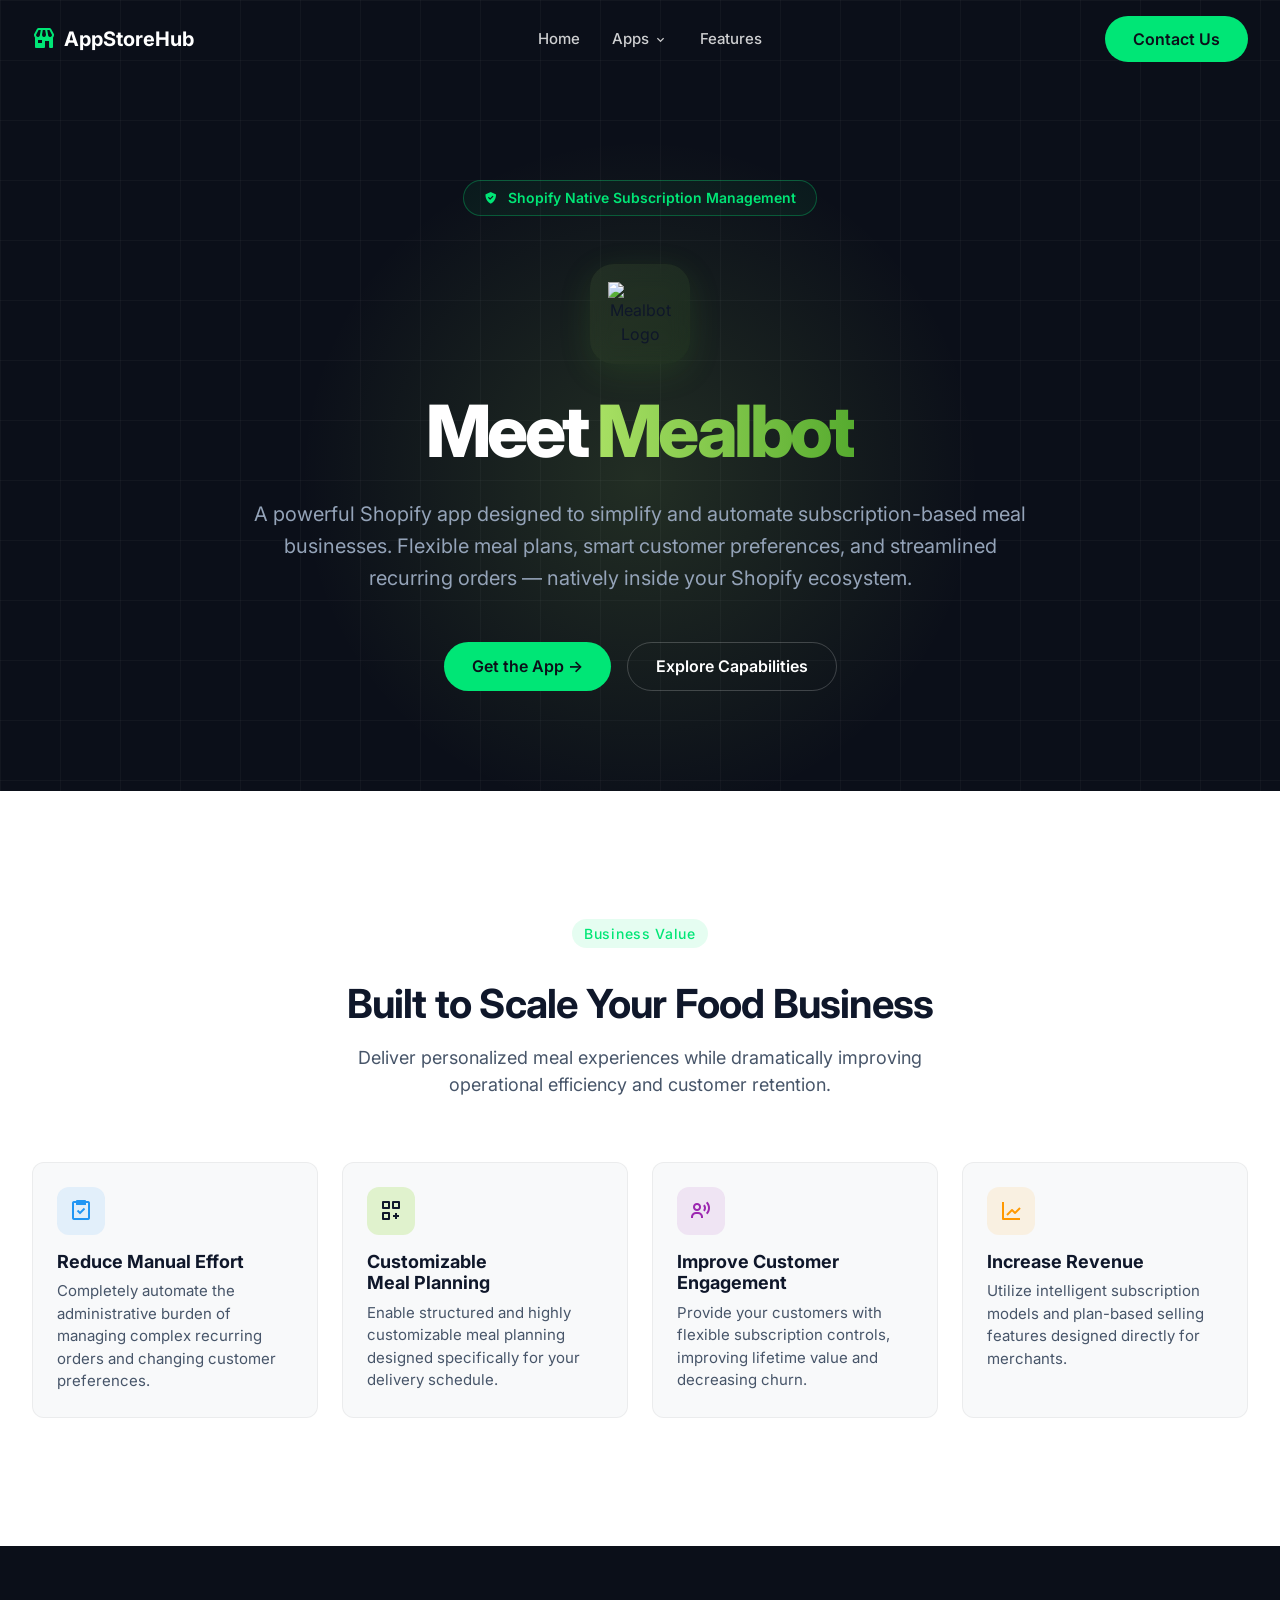
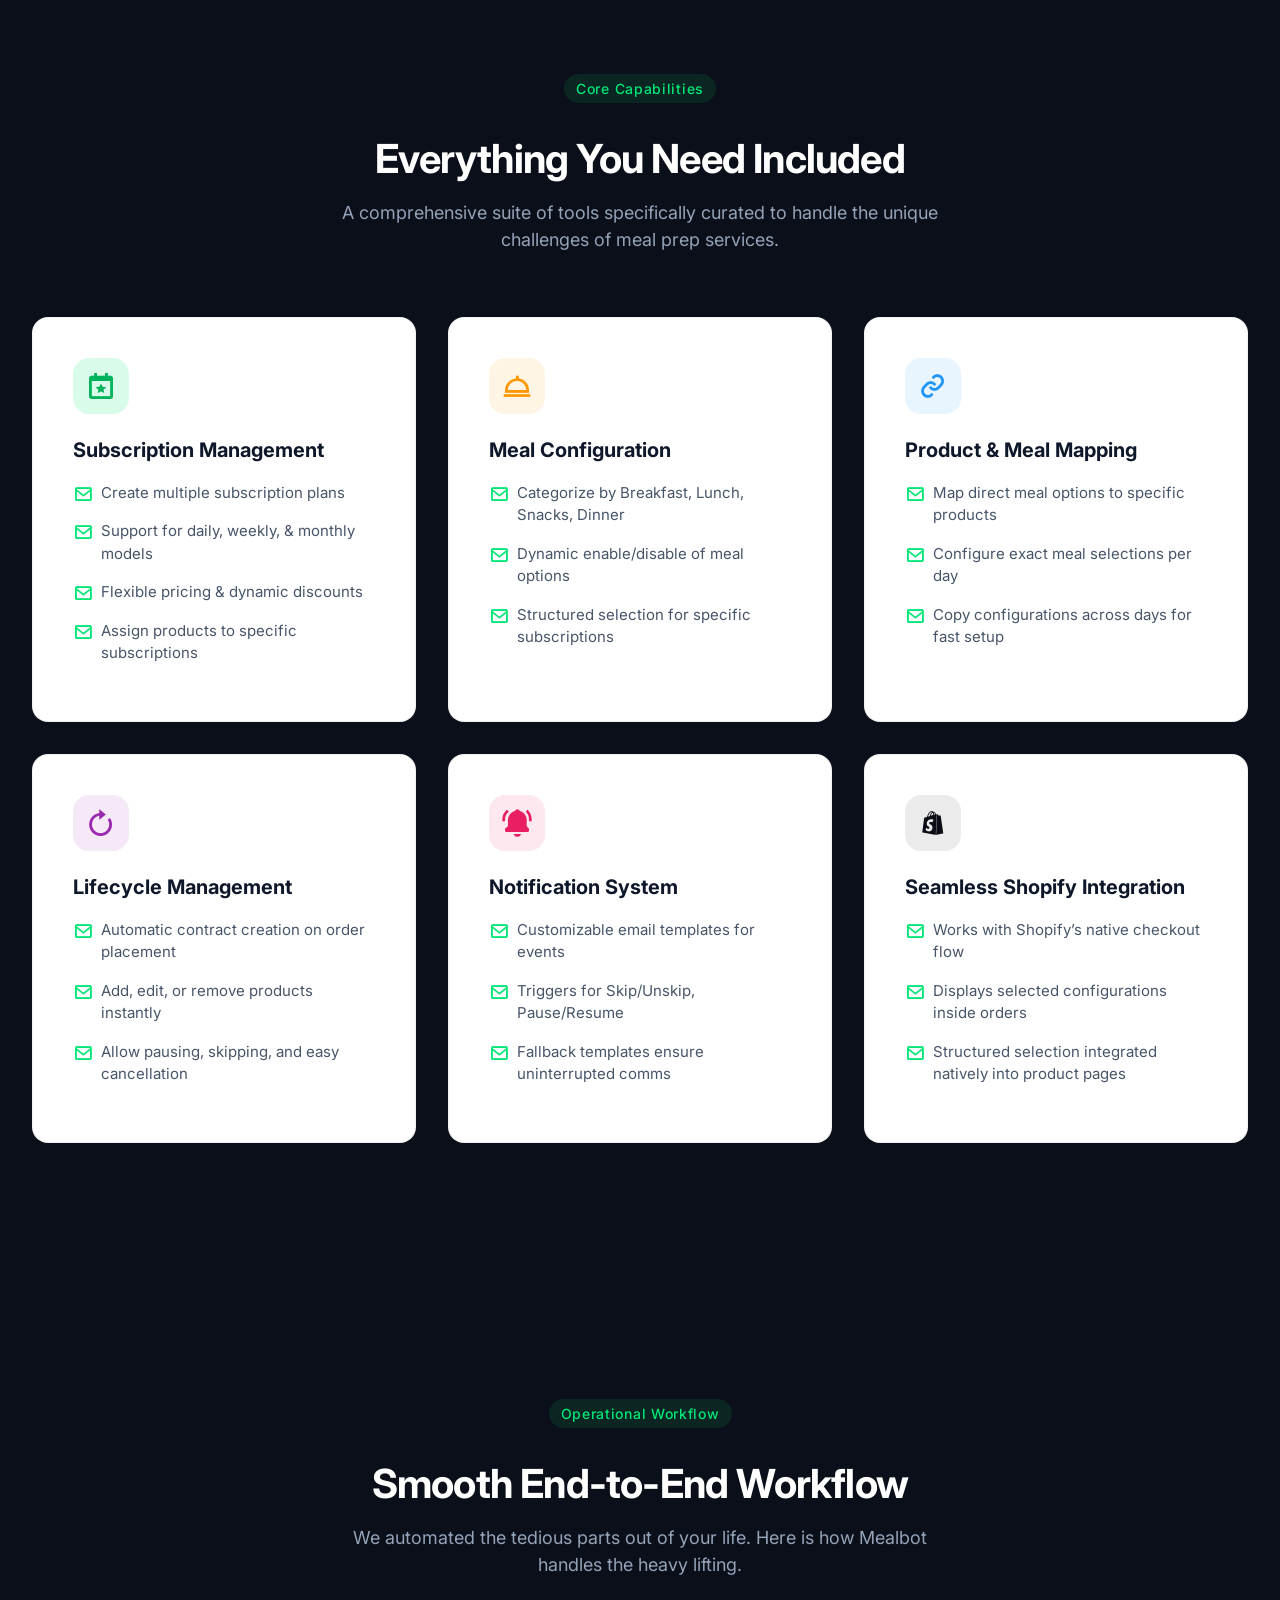
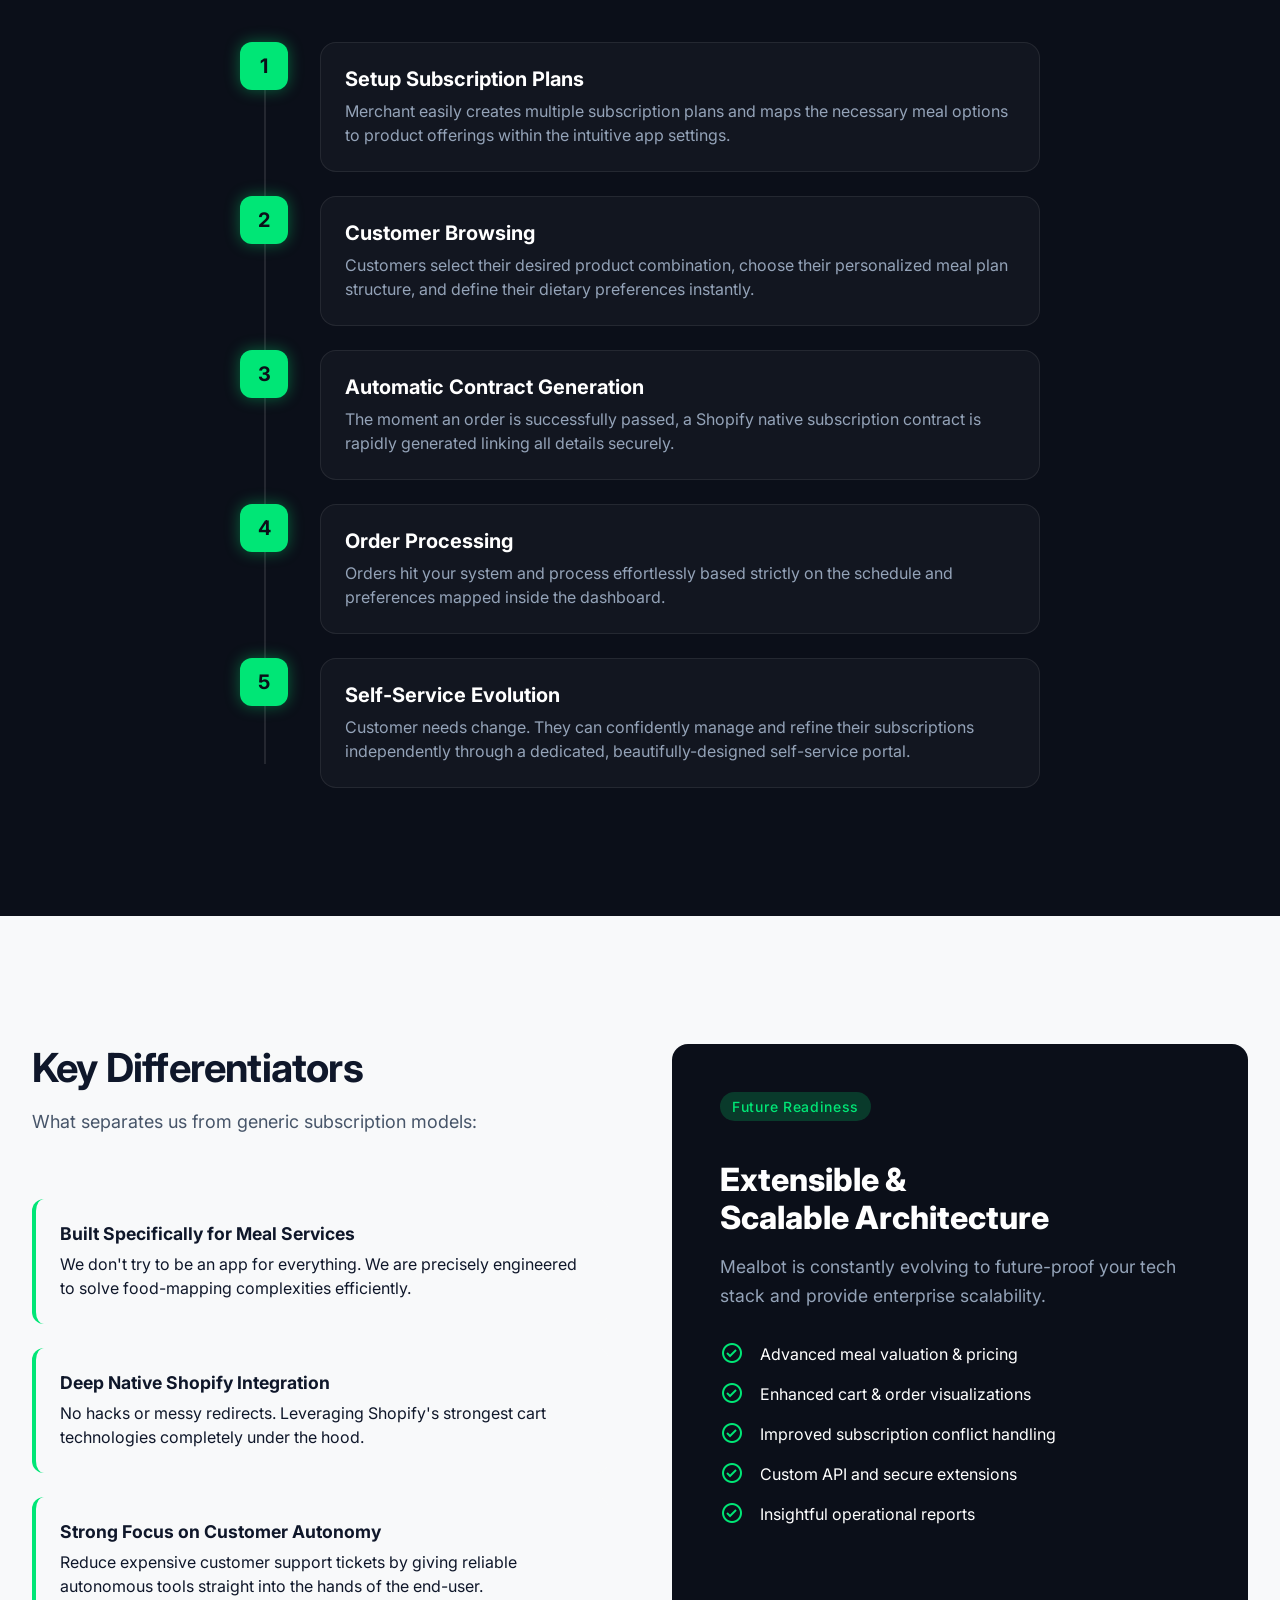
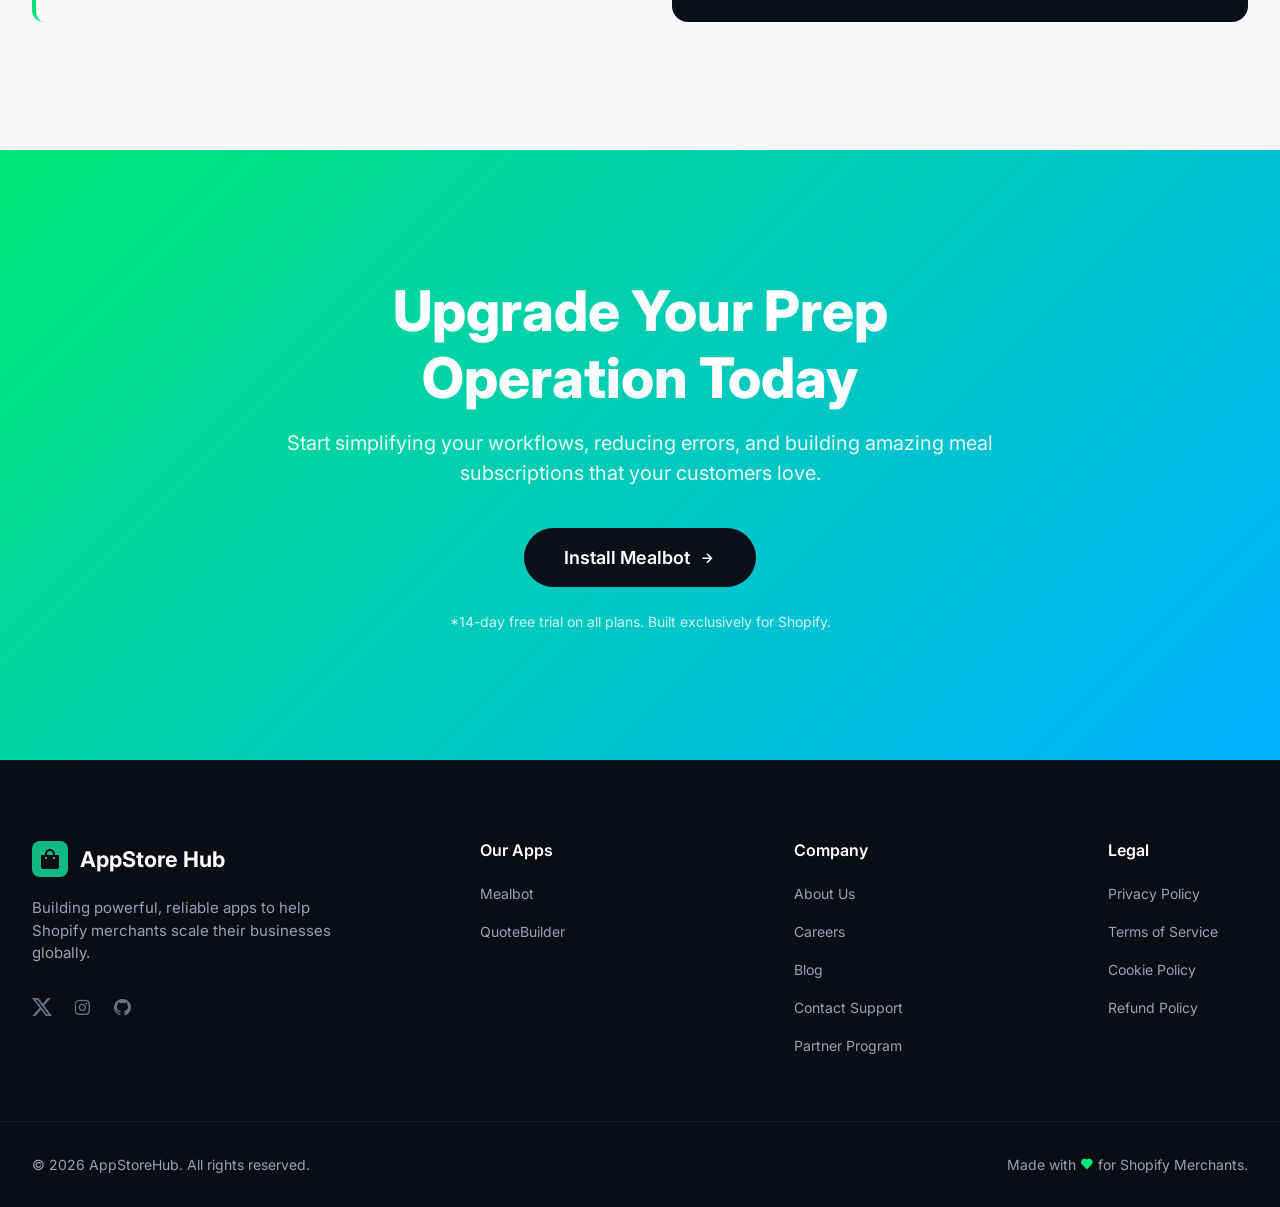
==== mealbot.html @ e5387b2d "initial commit" ====
<!DOCTYPE html>
<html lang="en">

<head>
    <meta charset="UTF-8">
    <meta name="viewport" content="width=device-width, initial-scale=1.0">
    <title>Mealbot - Shopify Subscription & Meal Management App</title>
    <!-- Google Fonts -->
    <link rel="preconnect" href="https://fonts.googleapis.com">
    <link rel="preconnect" href="https://fonts.gstatic.com" crossorigin>
    <link href="https://fonts.googleapis.com/css2?family=Inter:wght@400;500;600;700;800&display=swap" rel="stylesheet">
    <!-- BoxIcons for icons -->
    <link href='https://unpkg.com/boxicons@2.1.4/css/boxicons.min.css' rel='stylesheet'>
    <!-- LESS Styles -->
    <link rel="stylesheet" type="text/css" href="./css/styles.css" />
</head>

<body>
    <!-- Navbar -->
    <header>
        <nav class="navbar">
            <div class="container nav-container">
                <a href="index.html" class="logo">
                    <i class='bx bxs-store'></i>
                    <span>AppStoreHub</span>
                </a>
                <ul class="nav-links">
                    <li><a href="index.html">Home</a></li>
                    <li class="has-submenu">
                        <a href="index.html#featured-apps">Apps <i class='bx bx-chevron-down'></i></a>
                        <div class="submenu">
                            <div class="submenu-inner">
                                <a href="mealbot.html" class="submenu-item">
                                    <div class="submenu-icon icon-green"> <svg width="24" height="24"
                                            viewBox="0 0 24 23" fill="none" xmlns="http://www.w3.org/2000/svg">
                                            <rect width="24" height="22.38" rx="3" fill="url(#paint0_linear_110_2)" />
                                            <path
                                                d="M20.2314 11.3485C20.2314 13.5316 19.3641 15.6253 17.8205 17.169C16.2768 18.7127 14.1831 19.5799 12 19.5799C9.81693 19.5799 7.72326 18.7127 6.17958 17.169C4.63591 15.6253 3.76868 13.5316 3.76868 11.3485L5.00662 11.3485C5.00662 13.2033 5.74342 14.9821 7.05494 16.2936C8.36646 17.6051 10.1453 18.3419 12 18.3419C13.8548 18.3419 15.6336 17.6051 16.9451 16.2936C18.2566 14.9821 18.9934 13.2033 18.9934 11.3485L20.2314 11.3485Z"
                                                fill="#433131" />
                                            <path
                                                d="M3.862 11.3486L10.9174 11.3486L10.8698 12.5432L3.862 12.5332V11.3486Z"
                                                fill="#433131" />
                                            <path d="M17.5436 11.3486H20.1194L20.102 12.5432L17.5436 12.5332V11.3486Z"
                                                fill="#433131" />
                                            <path
                                                d="M9.57647 16.2548L15.1077 10.8539L15.1728 11.4644L15.7578 11.4016L11.9385 15.0972L16.2085 12.7424L16.1871 13.2078L16.6807 13.3974L10.2218 16.9794M14.313 11.6251L14.3241 12.2112L15.017 12.0647M15.4849 13.1788L15.2495 13.6677L15.9684 13.7657"
                                                stroke="#523C3C" stroke-width="0.4" />
                                            <path
                                                d="M18.0632 2.8186C18.1563 2.82404 18.2443 2.86308 18.3102 2.92896C18.3761 2.99482 18.4152 3.08306 18.4206 3.17603C18.5609 5.56438 17.8593 7.49621 16.5378 8.38696C16.4952 8.41569 16.4518 8.44343 16.4079 8.46997C15.9509 8.74748 15.4261 8.89351 14.8913 8.89185C14.3381 8.88496 13.7938 8.7484 13.3034 8.49243H13.3024L13.1677 8.67505C12.8734 9.11263 12.715 9.62979 12.7165 10.1604V11.5647C12.7165 11.6654 12.6764 11.762 12.6052 11.8333C12.5339 11.9044 12.4374 11.9445 12.3366 11.9446C12.2357 11.9446 12.1384 11.9045 12.0671 11.8333C11.9959 11.762 11.9557 11.6654 11.9557 11.5647V10.1985L10.7634 9.00708L10.7643 9.0061L10.7624 9.00708C10.413 9.17998 10.0292 9.27275 9.63934 9.27759C9.23772 9.27756 8.84337 9.16651 8.50067 8.95728C7.46237 8.32859 6.90511 6.87715 7.01141 5.07544C7.01694 4.98258 7.0569 4.89513 7.12274 4.82935C7.18858 4.76363 7.27594 4.72353 7.36884 4.71802C9.17234 4.61228 10.6254 5.16887 11.2546 6.2063C11.6605 6.8793 11.6747 7.68968 11.3024 8.46704H11.3005L11.3024 8.46899L12.0778 9.24731L12.0798 9.24634C12.2095 8.7742 12.4403 8.33603 12.7556 7.96118L12.7565 7.96216L12.7556 7.96021C12.2017 6.88496 12.2002 5.7574 12.7624 4.82935C13.0817 4.30279 13.5605 3.86826 14.1638 3.53833C14.2642 3.48337 14.368 3.43117 14.4753 3.38208C15.441 2.94006 16.6751 2.73822 18.0632 2.8186ZM10.7184 7.88306C10.8694 7.4257 10.8324 6.98166 10.6013 6.60083C10.1579 5.86982 9.10879 5.45463 7.75848 5.46606V5.40845L7.75751 5.46704C7.7475 6.81598 8.16165 7.86394 8.89325 8.30688C9.27528 8.53799 9.72016 8.57639 10.1784 8.42505V8.42212L9.01532 7.26001C8.94706 7.18815 8.90956 7.09247 8.91083 6.99341C8.91213 6.89436 8.95206 6.7998 9.02216 6.72974C9.09233 6.65963 9.18758 6.61968 9.2868 6.61841C9.38587 6.61726 9.48157 6.65472 9.55341 6.7229L10.7175 7.88599V7.88501L10.7184 7.88306ZM17.6755 3.56177C15.7832 3.51758 14.279 4.05166 13.5505 5.02173C13.5019 5.08636 13.4572 5.15346 13.4157 5.22192L13.3464 5.34204C13.0239 5.95322 13.0177 6.65843 13.32 7.37329H13.321L15.8815 4.8186C15.9535 4.75032 16.0499 4.71284 16.1491 4.71411C16.2482 4.71542 16.3427 4.75552 16.4128 4.82544C16.4829 4.89545 16.5227 4.99012 16.5241 5.08911C16.5254 5.1882 16.4879 5.28385 16.4196 5.35571L13.86 7.91431L13.862 7.91626H13.86C14.5753 8.21683 15.2803 8.20924 15.8923 7.88892C15.9332 7.86749 15.9743 7.84479 16.0143 7.82056C17.1122 7.15613 17.7222 5.57868 17.6765 3.56274H17.696L17.6755 3.56177Z"
                                                fill="#433131" stroke="white" stroke-width="0.00185804" />
                                            <defs>
                                                <linearGradient id="paint0_linear_110_2" x1="2.01" y1="-4.6413e-07"
                                                    x2="20.3461" y2="23.0435" gradientUnits="userSpaceOnUse">
                                                    <stop stop-color="#A8E063" />
                                                    <stop offset="1" stop-color="#56AB2F" />
                                                </linearGradient>
                                            </defs>
                                        </svg></div>
                                    <div class="submenu-text">
                                        <h4>Mealbot</h4>
                                        <p>AI-powered meal planning</p>
                                    </div>
                                </a>
                                <a href="quotebuilder.html" class="submenu-item">
                                    <div class="submenu-icon icon-black"> <svg width="24" height="24"
                                            viewBox="0 0 24 24" fill="none" xmlns="http://www.w3.org/2000/svg">
                                            <rect width="24" height="24" rx="3" fill="url(#paint0_linear_111_9)" />
                                            <path d="M18.9796 19.23L15.3096 17.9L17.8296 15.74L18.9796 19.23Z"
                                                fill="#FFFEFE" />
                                            <path
                                                d="M12 5.48631C15.7248 5.48631 18.71 8.42131 18.71 12C18.71 15.5787 15.7248 18.5137 12 18.5137C8.27521 18.5136 5.29004 15.5787 5.29004 12C5.29005 8.42132 8.27521 5.48633 12 5.48631Z"
                                                stroke="white" stroke-width="1.5" />
                                            <defs>
                                                <linearGradient id="paint0_linear_111_9" x1="12" y1="0" x2="12" y2="24"
                                                    gradientUnits="userSpaceOnUse">
                                                    <stop stop-color="#2C3338" />
                                                    <stop offset="0.35" stop-color="#3A4146" />
                                                    <stop offset="0.6" stop-color="#12181C" />
                                                    <stop offset="1" stop-color="#050708" />
                                                </linearGradient>
                                            </defs>
                                        </svg></div>
                                    <div class="submenu-text">
                                        <h4>QuoteBuilder</h4>
                                        <p>Custom quotes & discounts</p>
                                    </div>
                                </a>
                            </div>
                        </div>
                    </li>
                    <li><a href="index.html#why-choose-us">Features</a></li>
                </ul>
                <a href="#" class="btn btn-primary">Contact Us</a>
                <!-- Hamburger -->
                <button class="hamburger" id="hamburger" aria-label="Open menu">
                    <span></span><span></span><span></span>
                </button>
            </div>
            <!-- Mobile Drawer -->
            <div class="mobile-drawer" id="mobile-drawer">
                <a href="index.html" class="mobile-nav-link">Home</a>
                <a href="index.html#featured-apps" class="mobile-nav-link">Apps</a>
                <a href="index.html#why-choose-us" class="mobile-nav-link">Features</a>
                <a href="#" class="btn btn-primary mobile-cta">Contact Us</a>
            </div>
        </nav>
    </header>

    <main>
        <!-- Hero Section -->
        <section class="hero-mealbot">
            <div class="hero-mealbot-bg"></div>
            <div class="hero-mealbot-glow"></div>
            <div class="container hero-mealbot-content">
                <div class="badge-center">
                    <span class="badge"
                        style="display:inline-flex; align-items:center; gap:0.6rem; background: rgba(0, 230, 118, 0.05); border: 1px solid rgba(0, 230, 118, 0.3); color: #00e676; padding: 0.4rem 1.25rem; border-radius: 50px; font-size: 0.875rem; font-weight: 600; margin-bottom: 2rem;">
                        <i class='bx bxs-check-shield'></i> Shopify Native Subscription Management
                    </span>
                </div>

                <div style="display: flex; justify-content: center; margin-bottom: 1.5rem;">
                    <div
                        style="background: linear-gradient(135deg, rgba(168, 224, 99, 0.1) 0%, rgba(86, 171, 47, 0.1) 100%); padding: 18px; border-radius: 24px; box-shadow: 0 8px 32px rgba(86, 171, 47, 0.15); display: inline-flex; align-items: center; justify-content: center; backdrop-filter: blur(10px);">
                        <img src="./assets/img/meal_bot.svg" alt="Mealbot Logo"
                            style="width: 64px; height: 64px; display: block;">
                    </div>
                </div>

                <h1 class="hero-title">Meet <span
                        style="background: linear-gradient(90deg, #A8E063, #56AB2F); -webkit-background-clip: text; -webkit-text-fill-color: transparent;">Mealbot</span>
                </h1>
                <p class="hero-description">
                    A powerful Shopify app designed to simplify and automate subscription-based meal businesses.
                    Flexible meal plans, smart customer preferences, and streamlined recurring orders — natively inside
                    your Shopify ecosystem.
                </p>
                <div class="hero-buttons" style="display: flex; gap: 1rem; justify-content: center;">
                    <a href="#install" class="btn btn-primary">Get the App &rarr;</a>
                    <a href="#capabilities" class="btn btn-outline">Explore Capabilities</a>
                </div>
            </div>
        </section>

        <!-- Business Value Section -->
        <section class="why-choose-us">
            <div class="container">
                <div class="text-center badge-center"><span class="header-badge section-badge">Business Value</span>
                </div>
                <h2 class="section-title text-center">Built to Scale Your Food Business</h2>
                <p class="section-subtitle">Deliver personalized meal experiences while dramatically improving
                    operational efficiency and customer retention.</p>

                <div class="features-grid">
                    <div class="feature-card">
                        <div class="feature-icon icon-blue"><i class='bx bx-task'></i></div>
                        <h3 class="feature-title">Reduce Manual Effort</h3>
                        <p class="feature-description">Completely automate the administrative burden of managing complex
                            recurring orders and changing customer preferences.</p>
                    </div>
                    <div class="feature-card">
                        <div class="feature-icon icon-green"><i class='bx bx-customize'></i></div>
                        <h3 class="feature-title">Customizable Meal Planning</h3>
                        <p class="feature-description">Enable structured and highly customizable meal planning designed
                            specifically for your delivery schedule.</p>
                    </div>
                    <div class="feature-card">
                        <div class="feature-icon icon-purple"><i class='bx bx-user-voice'></i></div>
                        <h3 class="feature-title">Improve Customer Engagement</h3>
                        <p class="feature-description">Provide your customers with flexible subscription controls,
                            improving lifetime value and decreasing churn.</p>
                    </div>
                    <div class="feature-card">
                        <div class="feature-icon icon-orange"><i class='bx bx-line-chart'></i></div>
                        <h3 class="feature-title">Increase Revenue</h3>
                        <p class="feature-description">Utilize intelligent subscription models and plan-based selling
                            features designed directly for merchants.</p>
                    </div>
                </div>
            </div>
        </section>

        <!-- Core Capabilities -->
        <section class="featured-apps section-dark" id="capabilities">
            <div class="container">
                <div class="text-center badge-center"><span class="header-badge section-badge">Core Capabilities</span>
                </div>
                <h2 class="section-title text-center">Everything You Need Included</h2>
                <p class="section-subtitle">A comprehensive suite of tools specifically curated to handle the unique
                    challenges of meal prep services.</p>

                <div class="capability-grid">
                    <!-- Capability 1 -->
                    <div class="capability-card">
                        <div class="capability-icon icon-cap-green"><i class='bx bx-calendar-star'></i></div>
                        <h3>Subscription Management</h3>
                        <ul>
                            <li>Create multiple subscription plans</li>
                            <li>Support for daily, weekly, & monthly models</li>
                            <li>Flexible pricing & dynamic discounts</li>
                            <li>Assign products to specific subscriptions</li>
                        </ul>
                    </div>
                    <!-- Capability 2 -->
                    <div class="capability-card">
                        <div class="capability-icon icon-orange"><i class='bx bx-dish'></i></div>
                        <h3>Meal Configuration</h3>
                        <ul>
                            <li>Categorize by Breakfast, Lunch, Snacks, Dinner</li>
                            <li>Dynamic enable/disable of meal options</li>
                            <li>Structured selection for specific subscriptions</li>
                        </ul>
                    </div>
                    <!-- Capability 3 -->
                    <div class="capability-card">
                        <div class="capability-icon icon-blue"><i class='bx bx-link'></i></div>
                        <h3>Product & Meal Mapping</h3>
                        <ul>
                            <li>Map direct meal options to specific products</li>
                            <li>Configure exact meal selections per day</li>
                            <li>Copy configurations across days for fast setup</li>
                        </ul>
                    </div>
                    <!-- Capability 4 -->
                    <div class="capability-card">
                        <div class="capability-icon icon-purple"><i class='bx bx-revision'></i></div>
                        <h3>Lifecycle Management</h3>
                        <ul>
                            <li>Automatic contract creation on order placement</li>
                            <li>Add, edit, or remove products instantly</li>
                            <li>Allow pausing, skipping, and easy cancellation</li>
                        </ul>
                    </div>
                    <!-- Capability 5 -->
                    <div class="capability-card">
                        <div class="capability-icon icon-pink"><i class='bx bxs-bell-ring'></i></div>
                        <h3>Notification System</h3>
                        <ul>
                            <li>Customizable email templates for events</li>
                            <li>Triggers for Skip/Unskip, Pause/Resume</li>
                            <li>Fallback templates ensure uninterrupted comms</li>
                        </ul>
                    </div>
                    <!-- Capability 6 -->
                    <div class="capability-card">
                        <div class="capability-icon icon-cap-black"><i class='bx bxl-shopify'></i></div>
                        <h3>Seamless Shopify Integration</h3>
                        <ul>
                            <li>Works with Shopify’s native checkout flow</li>
                            <li>Displays selected configurations inside orders</li>
                            <li>Structured selection integrated natively into product pages</li>
                        </ul>
                    </div>
                </div>
            </div>
        </section>

        <!-- Operational Workflow -->
        <section class="why-choose-us section-dark" id="workflow">
            <div class="container">
                <div class="text-center badge-center"><span class="header-badge section-badge">Operational
                        Workflow</span></div>
                <h2 class="section-title text-center">Smooth End-to-End Workflow</h2>
                <p class="section-subtitle">We automated the tedious parts out of your life. Here is how Mealbot handles
                    the heavy lifting.</p>

                <div class="workflow-timeline">
                    <div class="workflow-step">
                        <div class="step-number">1</div>
                        <div class="step-content">
                            <h3>Setup Subscription Plans</h3>
                            <p>Merchant easily creates multiple subscription plans and maps the necessary meal options
                                to product offerings within the intuitive app settings.</p>
                        </div>
                    </div>
                    <div class="workflow-step">
                        <div class="step-number">2</div>
                        <div class="step-content">
                            <h3>Customer Browsing</h3>
                            <p>Customers select their desired product combination, choose their personalized meal plan
                                structure, and define their dietary preferences instantly.</p>
                        </div>
                    </div>
                    <div class="workflow-step">
                        <div class="step-number">3</div>
                        <div class="step-content">
                            <h3>Automatic Contract Generation</h3>
                            <p>The moment an order is successfully passed, a Shopify native subscription contract is
                                rapidly generated linking all details securely.</p>
                        </div>
                    </div>
                    <div class="workflow-step">
                        <div class="step-number">4</div>
                        <div class="step-content">
                            <h3>Order Processing</h3>
                            <p>Orders hit your system and process effortlessly based strictly on the schedule and
                                preferences mapped inside the dashboard.</p>
                        </div>
                    </div>
                    <div class="workflow-step">
                        <div class="step-number">5</div>
                        <div class="step-content">
                            <h3>Self-Service Evolution</h3>
                            <p>Customer needs change. They can confidently manage and refine their subscriptions
                                independently through a dedicated, beautifully-designed self-service portal.</p>
                        </div>
                    </div>
                </div>
            </div>
        </section>

        <!-- Differentiators & Future -->
        <section class="featured-apps">
            <div class="container">
                <div class="row" style="display: flex; gap: 4rem; flex-wrap: wrap;">

                    <div style="flex: 1; min-width: 300px;">
                        <h2 class="section-title">Key Differentiators</h2>
                        <p class="section-subtitle text-left" style="margin-left: 0; text-align: left;">What separates
                            us from generic subscription models:</p>
                        <div class="diff-grid" style="grid-template-columns: 1fr;">
                            <div class="diff-card">
                                <h4>Built Specifically for Meal Services</h4>
                                <span>We don't try to be an app for everything. We are precisely engineered to solve
                                    food-mapping complexities efficiently.</span>
                            </div>
                            <div class="diff-card">
                                <h4>Deep Native Shopify Integration</h4>
                                <span>No hacks or messy redirects. Leveraging Shopify's strongest cart technologies
                                    completely under the hood.</span>
                            </div>
                            <div class="diff-card">
                                <h4>Strong Focus on Customer Autonomy</h4>
                                <span>Reduce expensive customer support tickets by giving reliable autonomous tools
                                    straight into the hands of the end-user.</span>
                            </div>
                        </div>
                    </div>

                    <div style="flex: 1; min-width: 300px;">
                        <div
                            style="background: #0b0f19; padding: 3rem; border-radius: 16px; color: white; height: 100%;">
                            <div class="badge-center" style="margin: 0 0 1.5rem 0;"><span
                                    class="header-badge section-badge" style="background: rgba(0,230,118,0.2);">Future
                                    Readiness</span></div>
                            <h2 style="font-size: 2rem; font-weight: 800; margin-bottom: 1rem; line-height: 1.2;">
                                Extensible & Scalable Architecture</h2>
                            <p style="color: #94a3b8; font-size: 1.1rem; margin-bottom: 2rem; line-height: 1.6;">Mealbot
                                is constantly evolving to future-proof your tech stack and provide enterprise
                                scalability.</p>
                            <ul
                                style="list-style: none; padding: 0; margin: 0; display: flex; flex-direction: column; gap: 1rem;">
                                <li style="display: flex; gap: 1rem; align-items: center;"><i class='bx bx-check-circle'
                                        style="color: #00e676; font-size: 1.5rem;"></i> Advanced meal valuation &
                                    pricing</li>
                                <li style="display: flex; gap: 1rem; align-items: center;"><i class='bx bx-check-circle'
                                        style="color: #00e676; font-size: 1.5rem;"></i> Enhanced cart & order
                                    visualizations</li>
                                <li style="display: flex; gap: 1rem; align-items: center;"><i class='bx bx-check-circle'
                                        style="color: #00e676; font-size: 1.5rem;"></i> Improved subscription conflict
                                    handling</li>
                                <li style="display: flex; gap: 1rem; align-items: center;"><i class='bx bx-check-circle'
                                        style="color: #00e676; font-size: 1.5rem;"></i> Custom API and secure extensions
                                </li>
                                <li style="display: flex; gap: 1rem; align-items: center;"><i class='bx bx-check-circle'
                                        style="color: #00e676; font-size: 1.5rem;"></i> Insightful operational reports
                                </li>
                            </ul>
                        </div>
                    </div>

                </div>
            </div>
        </section>

        <!-- CTA Section -->
        <section class="cta" id="cta">
            <div class="container cta-container">
                <h2 class="cta-title">Upgrade Your Prep Operation Today</h2>
                <p class="cta-subtitle">Start simplifying your workflows, reducing errors, and building amazing meal
                    subscriptions that your customers love.</p>
                <a href="#install" class="btn btn-dark btn-lg">Install Mealbot <i class='bx bx-right-arrow-alt'></i></a>
                <p class="cta-guarantee">*14-day free trial on all plans. Built exclusively for Shopify.</p>
            </div>
        </section>

    </main>

    <!-- Footer -->
    <footer id="footer" class="footer">
        <div class="container footer-container">
            <div class="footer-brand">
                <a href="index.html" class="logo text-light">
                    <span class="logo-box bg-green"><i class='bx bxs-shopping-bag' style='color:#0a0d14'></i></span>
                    <span>AppStore Hub</span>
                </a>
                <p>Building powerful, reliable apps to help Shopify merchants scale their businesses globally.</p>
                <div class="social-links">
                    <a href="#"><svg xmlns="http://www.w3.org/2000/svg" width="20" height="20" fill="currentColor"
                            viewBox="0 0 16 16">
                            <path
                                d="M12.6.75h2.454l-5.36 6.142L16 15.25h-4.937l-3.867-5.07-4.425 5.07H.316l5.733-6.57L0 .75h5.063l3.495 4.633L12.601.75Zm-.86 13.028h1.36L4.323 2.145H2.865l8.875 11.633Z" />
                        </svg></a>
                    <a href="#"><i class='bx bxl-instagram'></i></a>
                    <a href="#"><i class='bx bxl-github'></i></a>
                </div>
            </div>
            <div class="footer-links">
                <div class="link-column">
                    <h4>Our Apps</h4>
                    <ul>
                        <li><a href="mealbot.html">Mealbot</a></li>
                        <li><a href="quotebuilder.html">QuoteBuilder</a></li>
                    </ul>
                </div>
                <div class="link-column">
                    <h4>Company</h4>
                    <ul>
                        <li><a href="#">About Us</a></li>
                        <li><a href="#">Careers</a></li>
                        <li><a href="#">Blog</a></li>
                        <li><a href="#">Contact Support</a></li>
                        <li><a href="#">Partner Program</a></li>
                    </ul>
                </div>
                <div class="link-column">
                    <h4>Legal</h4>
                    <ul>
                        <li><a href="#">Privacy Policy</a></li>
                        <li><a href="#">Terms of Service</a></li>
                        <li><a href="#">Cookie Policy</a></li>
                        <li><a href="#">Refund Policy</a></li>
                    </ul>
                </div>
            </div>
        </div>
        <div class="container copyright">
            <p>&copy; 2026 AppStoreHub. All rights reserved.</p>
            <p>Made with <i class='bx bxs-heart text-green'></i> for Shopify Merchants.</p>
        </div>
    </footer>
    <script src="index.js"></script>
</body>

</html>
---- css/styles.css ----
/* styles.less */
/* variables.less */
/* base.less */
* {
  margin: 0;
  padding: 0;
  box-sizing: border-box;
}
html {
  scroll-behavior: smooth;
}
body {
  font-family: 'Inter', system-ui, -apple-system, sans-serif;
  line-height: 1.5;
  color: #0f172a;
  background-color: #ffffff;
  overflow-x: hidden;
}
h1,
h2,
h3,
h4 {
  line-height: 1.2;
  text-wrap: balance;
}
a {
  text-decoration: none;
  color: inherit;
  transition: color 0.2s ease;
}
ul {
  list-style: none;
}
img {
  max-width: 100%;
  height: auto;
  display: block;
}
.container {
  width: 100%;
  max-width: 1280px;
  margin: 0 auto;
  padding: 0 2rem;
}
.section-title {
  font-size: clamp(1.75rem, 4vw, 2.5rem);
  font-weight: 700;
  margin-bottom: 1rem;
  letter-spacing: -0.02em;
}
.section-subtitle {
  font-size: clamp(0.9375rem, 2vw, 1.125rem);
  color: #475569;
  max-width: 600px;
  margin: 0 auto 4rem;
  text-align: center;
}
.btn {
  display: inline-flex;
  align-items: center;
  justify-content: center;
  padding: 0.7rem 1.75rem;
  border-radius: 50px;
  font-weight: 600;
  font-size: 1rem;
  cursor: pointer;
  transition: all 0.2s ease;
  border: none;
  outline: none;
}
.btn-primary {
  background-color: #00e676;
  color: #0b0f19;
}
.btn-primary:hover {
  background-color: #00c853;
  transform: translateY(-2px);
  box-shadow: 0 4px 12px rgba(0, 230, 118, 0.3);
}
.btn-outline {
  background-color: transparent;
  border: 1px solid rgba(255, 255, 255, 0.2);
  color: #ffffff;
}
.btn-outline:hover {
  background-color: rgba(255, 255, 255, 0.1);
  border-color: rgba(255, 255, 255, 0.3);
}
.btn-dark {
  background-color: #0b0f19;
  color: #ffffff;
}
.btn-dark:hover {
  background-color: #131a2a;
  transform: translateY(-2px);
}
@media (max-width: 1024px) {
  .section-subtitle {
    margin-bottom: 2rem;
  }
}
@media (max-width: 768px) {
  .container {
    padding: 0 1rem;
  }
  .btn {
    padding: 0.6rem 1.4rem;
    font-size: 0.9375rem;
  }
}
/* --- General Utility --- */
.text-center {
  text-align: center;
}
.text-green {
  color: #00e676;
}
.text-light {
  color: #ffffff;
}
.text-muted {
  color: #94a3b8;
}
.bg-blue {
  background: #3b82f6;
  color: white;
}
.bg-green {
  background: #10b981;
  color: white;
}
.bg-purple {
  background: #8b5cf6;
  color: white;
}
.text-blue {
  color: #3b82f6;
}
.text-purple {
  color: #a855f7;
}
.text-dark-icon {
  color: #0a0d14;
}
.status-dot {
  display: inline-block;
  width: 6px;
  height: 6px;
  background: #00e676;
  border-radius: 50%;
  box-shadow: 0 0 6px #00e676;
}
.status-dot-purple {
  display: inline-block;
  width: 6px;
  height: 6px;
  background: #a855f7;
  border-radius: 50%;
  margin-right: 4px;
}
.icon-link-external {
  margin-left: 6px;
  font-size: 1rem;
}
.dash-row-mt {
  margin-top: 1rem;
}
.dash-chart-container-mt {
  margin-top: 1.5rem;
}
.dash-box-label-mb {
  margin-bottom: 1rem;
}
.dash-box-footer-row {
  display: flex;
  justify-content: space-between;
  margin-top: 1rem;
}
.h-45 {
  height: 45%;
}
.h-50 {
  height: 50%;
}
.h-55 {
  height: 55%;
}
.h-60 {
  height: 60%;
}
.h-65 {
  height: 65%;
}
.h-80 {
  height: 80%;
}
.h-95 {
  height: 95%;
}
.icon-orange {
  background: rgba(255, 152, 0, 0.1);
  color: #ff9800;
}
.icon-blue {
  background: rgba(33, 150, 243, 0.1);
  color: #2196f3;
}
.icon-green {
  background: rgba(168, 224, 99, 0.3);
}
.icon-black {
  background: rgba(0, 0, 0, 0.1);
}
.icon-purple {
  background: rgba(156, 39, 176, 0.1);
  color: #9c27b0;
}
.icon-pink {
  background: rgba(233, 30, 99, 0.1);
  color: #e91e63;
}
.icon-red {
  background: rgba(244, 67, 54, 0.1);
  color: #f44336;
}
.icon-cap-green {
  background: rgba(0, 230, 118, 0.15);
  color: #00b35c;
}
.icon-cap-black {
  background: rgba(0, 0, 0, 0.08);
  color: #0a0d14;
}
.badge-center {
  margin: 0 auto 1rem auto;
  display: table;
}
.section-badge {
  display: inline-block;
  padding: 0.25rem 0.75rem;
  border-radius: 50px;
  font-size: 0.875rem;
  font-weight: 500;
  letter-spacing: 0.05em;
  margin-bottom: 1rem;
}
.header-badge {
  color: #00e676;
  background: rgba(0, 230, 118, 0.1);
}
section {
  padding: 8rem 0;
}
/* --- Navbar --- */
.navbar {
  position: fixed;
  top: 0;
  left: 0;
  width: 100%;
  padding: 1rem 0;
  background: transparent;
  z-index: 1000;
  transition: all 0.3s ease;
  border-bottom: 1px solid transparent;
  /* Hamburger button */
  /* Mobile drawer */
}
.navbar.scrolled {
  padding: 1rem 0;
  background: rgba(11, 15, 25, 0.95);
  backdrop-filter: blur(12px);
  border-bottom: 1px solid rgba(255, 255, 255, 0.05);
  box-shadow: 0 4px 20px rgba(0, 0, 0, 0.5);
}
.navbar .nav-container {
  display: flex;
  justify-content: space-between;
  align-items: center;
}
.navbar .logo {
  display: flex;
  align-items: center;
  gap: 0.5rem;
  font-size: 1.25rem;
  font-weight: 700;
  color: #ffffff;
}
.navbar .logo i {
  color: #00e676;
  font-size: 1.5rem;
}
.navbar .nav-links {
  display: flex;
  gap: 2rem;
  align-items: center;
}
.navbar .nav-links li {
  position: relative;
  list-style: none;
}
.navbar .nav-links a {
  color: #ffffff;
  font-size: 0.9375rem;
  font-weight: 500;
  opacity: 0.8;
  transition: opacity 0.2s ease;
  display: flex;
  align-items: center;
  gap: 0.25rem;
}
.navbar .nav-links a:hover {
  opacity: 1;
  color: #00e676;
}
.navbar .nav-links .has-submenu:hover .submenu {
  opacity: 1;
  visibility: visible;
  transform: translateX(-50%) translateY(0);
}
.navbar .nav-links .submenu {
  position: absolute;
  top: 100%;
  left: 50%;
  transform: translateX(-50%) translateY(15px);
  background: rgba(19, 26, 42, 0.95);
  backdrop-filter: blur(16px);
  border: 1px solid rgba(255, 255, 255, 0.1);
  border-radius: 12px;
  width: 320px;
  padding: 0.5rem;
  opacity: 0;
  visibility: hidden;
  transition: all 0.3s cubic-bezier(0.175, 0.885, 0.32, 1.275);
  box-shadow: 0 10px 40px rgba(0, 0, 0, 0.5);
  z-index: 1000;
  margin-top: 1.5rem;
  /* invisible area to act as bridge for hover */
}
.navbar .nav-links .submenu::after {
  content: '';
  position: absolute;
  top: -1.5rem;
  left: 0;
  width: 100%;
  height: 1.5rem;
}
.navbar .nav-links .submenu .submenu-inner {
  display: flex;
  flex-direction: column;
  gap: 0.25rem;
}
.navbar .nav-links .submenu .submenu-item {
  display: flex;
  align-items: flex-start;
  gap: 1rem;
  padding: 1rem;
  border-radius: 6px;
  transition: background 0.2s;
  opacity: 1;
}
.navbar .nav-links .submenu .submenu-item:hover {
  background: rgba(255, 255, 255, 0.05);
}
.navbar .nav-links .submenu .submenu-item .submenu-icon {
  width: 40px;
  height: 40px;
  border-radius: 10px;
  display: flex;
  align-items: center;
  justify-content: center;
  font-size: 1.5rem;
  flex-shrink: 0;
}
.navbar .nav-links .submenu .submenu-item .submenu-text h4 {
  font-size: 0.95rem;
  color: #ffffff;
  margin-bottom: 0.25rem;
  font-weight: 600;
}
.navbar .nav-links .submenu .submenu-item .submenu-text p {
  font-size: 0.8rem;
  color: #94a3b8;
  margin: 0;
}
.navbar .nav-links .submenu .submenu-footer {
  padding: 1rem;
  border-top: 1px solid rgba(255, 255, 255, 0.05);
  margin-top: 0.5rem;
  text-align: center;
}
.navbar .nav-links .submenu .submenu-footer a {
  display: inline-flex;
  align-items: center;
  justify-content: center;
  gap: 0.5rem;
  color: #00e676;
  font-weight: 600;
  font-size: 0.9rem;
  opacity: 1;
}
.navbar .nav-links .submenu .submenu-footer a:hover {
  color: #1aff8f;
}
.navbar .nav-links .submenu .submenu-footer a i {
  transition: transform 0.2s;
}
.navbar .nav-links .submenu .submenu-footer a:hover i {
  transform: translateX(4px);
}
.navbar .hamburger {
  display: none;
  flex-direction: column;
  gap: 5px;
  cursor: pointer;
  padding: 4px;
  background: none;
  border: none;
  z-index: 1100;
}
.navbar .hamburger span {
  display: block;
  width: 24px;
  height: 2px;
  background: #ffffff;
  border-radius: 2px;
  transition: all 0.3s ease;
}
.navbar .hamburger.open span:nth-child(1) {
  transform: translateY(7px) rotate(45deg);
}
.navbar .hamburger.open span:nth-child(2) {
  opacity: 0;
}
.navbar .hamburger.open span:nth-child(3) {
  transform: translateY(-7px) rotate(-45deg);
}
.navbar .mobile-drawer {
  display: none;
  position: fixed;
  top: 0;
  left: 0;
  width: 100%;
  height: 100vh;
  background: rgba(11, 15, 25, 0.98);
  backdrop-filter: blur(20px);
  z-index: 1050;
  flex-direction: column;
  justify-content: center;
  align-items: center;
  gap: 2rem;
  opacity: 0;
  pointer-events: none;
  transition: opacity 0.3s ease;
}
.navbar .mobile-drawer.open {
  opacity: 1;
  pointer-events: all;
}
.navbar .mobile-drawer a {
  color: #ffffff;
  font-size: 1.5rem;
  font-weight: 600;
  opacity: 0.85;
  transition: opacity 0.2s, color 0.2s;
}
.navbar .mobile-drawer a:hover {
  opacity: 1;
  color: #00e676;
}
.navbar .mobile-drawer .mobile-cta {
  margin-top: 1rem;
}
@media (max-width: 768px) {
  .navbar .nav-links,
  .navbar > .container > .btn-primary {
    display: none;
  }
  .navbar .hamburger {
    display: flex;
  }
  .navbar .mobile-drawer {
    display: flex;
  }
}
/* --- Hero Section --- */
.hero {
  background-color: #0b0f19;
  padding: 180px 0 100px;
  position: relative;
  overflow: hidden;
  /* Dashboard Mockup CSS */
}
.hero::after {
  content: '';
  position: absolute;
  top: 0;
  left: 0;
  right: 0;
  bottom: 0;
  background-image: linear-gradient(rgba(255, 255, 255, 0.03) 1px, transparent 1px), linear-gradient(90deg, rgba(255, 255, 255, 0.03) 1px, transparent 1px);
  background-size: 60px 60px;
  z-index: 1;
  pointer-events: none;
}
.hero::before {
  content: '';
  position: absolute;
  top: 10%;
  left: -30%;
  width: 1200px;
  height: 1200px;
  background: radial-gradient(circle, rgba(100, 50, 255, 0.18) 0%, rgba(0, 0, 0, 0) 60%);
  z-index: 0;
  pointer-events: none;
}
.hero .hero-bg-glow {
  position: absolute;
  bottom: -20%;
  right: -10%;
  width: 1000px;
  height: 1000px;
  background: radial-gradient(circle, rgba(0, 230, 118, 0.1) 0%, rgba(0, 0, 0, 0) 60%);
  z-index: 0;
  pointer-events: none;
}
.hero .hero-container {
  position: relative;
  z-index: 2;
  /* above grid */
  display: flex;
  align-items: center;
  gap: 4rem;
}
.hero .hero-content {
  flex: 1;
}
.hero .hero-content .badge {
  display: inline-flex;
  align-items: center;
  gap: 0.6rem;
  background: rgba(0, 230, 118, 0.05);
  border: 1px solid rgba(0, 230, 118, 0.3);
  color: #00e676;
  padding: 0.4rem 1.25rem;
  border-radius: 50px;
  font-size: 0.875rem;
  font-weight: 600;
  margin-bottom: 2rem;
}
.hero .hero-content .badge span {
  animation: pulseStatusDot 2s infinite;
}
.hero .hero-content .badge i {
  color: #00e676;
}
@keyframes pulseStatusDot {
  0% {
    transform: scale(0.95);
    box-shadow: 0 0 0 0 rgba(0, 230, 118, 0.7);
  }
  70% {
    transform: scale(1);
    box-shadow: 0 0 0 8px rgba(0, 230, 118, 0);
  }
  100% {
    transform: scale(0.95);
    box-shadow: 0 0 0 0 rgba(0, 230, 118, 0);
  }
}
.hero .hero-content .text-gradient {
  background: linear-gradient(90deg, #00e676, #00e5ff);
  -webkit-background-clip: text;
  background-clip: text;
  -webkit-text-fill-color: transparent;
}
.hero .hero-content .hero-title {
  font-size: clamp(2.8rem, 6vw, 4rem);
  font-weight: 700;
  line-height: 1.2;
  color: #ffffff;
  margin-bottom: 2rem;
  letter-spacing: -0.05em;
}
.hero .hero-content .hero-description {
  font-size: 1.125rem;
  color: #94a3b8;
  margin-bottom: 2.5rem;
  max-width: 500px;
  line-height: 1.6;
}
.hero .hero-content .hero-buttons {
  display: flex;
  gap: 1rem;
  margin-bottom: 3rem;
}
.hero .hero-content .hero-buttons .btn-outline {
  background: rgba(255, 255, 255, 0.05);
  /* Slight dark bg inside button */
  border: 1px solid rgba(255, 255, 255, 0.1);
}
.hero .hero-stats-cards {
  display: flex;
  gap: 0.7rem;
  flex-wrap: wrap;
  width: 100%;
}
.hero .hero-stats-cards .stat-card {
  background: rgba(255, 255, 255, 0.03);
  border: 1px solid rgba(255, 255, 255, 0.08);
  padding: 1rem;
  border-radius: 12px;
  min-width: 130px;
  display: flex;
  flex-direction: column;
  transition: background 0.2s ease;
  animation: slideUpFade 0.6s ease-out forwards;
  opacity: 0;
}
.hero .hero-stats-cards .stat-card:nth-child(1) {
  animation-delay: 0.1s;
}
.hero .hero-stats-cards .stat-card:nth-child(2) {
  animation-delay: 0.2s;
}
.hero .hero-stats-cards .stat-card:nth-child(3) {
  animation-delay: 0.3s;
}
.hero .hero-stats-cards .stat-card:nth-child(4) {
  animation-delay: 0.4s;
}
.hero .hero-stats-cards .stat-card:hover {
  background: rgba(255, 255, 255, 0.06);
}
.hero .hero-stats-cards .stat-value {
  font-size: 1.25rem;
  font-weight: 800;
  color: #ffffff;
}
.hero .hero-stats-cards .stat-label {
  font-size: 0.75rem;
  color: #94a3b8;
  font-weight: 500;
}
.hero .hero-visual {
  flex: 1;
  position: relative;
}
@keyframes slideUpFade {
  from {
    opacity: 0;
    transform: translateY(20px);
  }
  to {
    opacity: 1;
    transform: translateY(0);
  }
}
@keyframes barGrow {
  from {
    transform: scaleY(0);
  }
  to {
    transform: scaleY(1);
  }
}
.hero .dashboard-mockup {
  background: #131a2a;
  border: 1px solid rgba(255, 255, 255, 0.08);
  border-radius: 12px;
  box-shadow: 0 30px 60px rgba(0, 0, 0, 0.6), 0 0 0 1px rgba(255, 255, 255, 0.05);
  overflow: visible;
  /* Changed from hidden so cards can float outside */
  position: relative;
  transition: transform 0.8s cubic-bezier(0.175, 0.885, 0.32, 1.275);
  margin-left: 2rem;
  z-index: 10;
}
.hero .dashboard-mockup::after {
  content: '';
  position: absolute;
  top: 20%;
  right: -20%;
  width: 300px;
  height: 300px;
  background: rgba(0, 230, 118, 0.25);
  filter: blur(90px);
  z-index: -1;
  pointer-events: none;
}
.hero .dashboard-mockup:hover {
  transform: perspective(1000px) rotateY(0deg) rotateX(0deg) scale(1.02);
  z-index: 20;
}
.hero .dashboard-mockup .mockup-body {
  padding: 2.5rem 2rem;
  position: relative;
  background: linear-gradient(180deg, rgba(255, 255, 255, 0.02) 0%, rgba(255, 255, 255, 0) 100%);
  border-radius: 12px;
}
.hero .dashboard-mockup .mockup-body.mockup-new-layout {
  padding: 3rem 2.5rem;
}
.hero .dashboard-mockup .layout-sidebar-main {
  display: flex;
  flex-direction: row;
  padding: 0;
  gap: 0;
  background: rgba(0, 0, 0, 0.3);
  border: 1px solid rgba(255, 255, 255, 0.06);
  border-radius: 12px;
  overflow: hidden;
}
.hero .dashboard-mockup .layout-sidebar-main .dash-sidebar {
  width: 70px;
  padding: 1.25rem 0;
  border-right: 1px solid rgba(255, 255, 255, 0.05);
  display: flex;
  flex-direction: column;
  align-items: center;
  gap: 1rem;
  background: rgba(255, 255, 255, 0.01);
}
.hero .dashboard-mockup .layout-sidebar-main .dash-sidebar .side-item {
  width: 36px;
  height: 12px;
  border-radius: 6px;
  background: rgba(255, 255, 255, 0.05);
}
.hero .dashboard-mockup .layout-sidebar-main .dash-sidebar .side-item.active {
  background: #00e676;
  opacity: 0.8;
}
.hero .dashboard-mockup .layout-sidebar-main .dash-main-area {
  flex: 1;
  padding: 1.5rem;
  display: flex;
  flex-direction: column;
}
.hero .dashboard-mockup .layout-sidebar-main .dash-top-tabs {
  display: flex;
  gap: 0.75rem;
}
.hero .dashboard-mockup .layout-sidebar-main .dash-top-tabs .tab-ph {
  width: 48px;
  height: 10px;
  border-radius: 4px;
  background: rgba(255, 255, 255, 0.08);
}
.hero .dashboard-mockup .dash-box {
  background: rgba(255, 255, 255, 0.02);
  border: 1px solid rgba(255, 255, 255, 0.04);
  border-radius: 6px;
  padding: 0.875rem 1rem;
  display: flex;
  flex-direction: column;
  justify-content: center;
  animation: slideUpFade 0.6s ease-out forwards;
  opacity: 0;
}
.hero .dashboard-mockup .dash-box:nth-child(1) {
  animation-delay: 0.1s;
}
.hero .dashboard-mockup .dash-box:nth-child(2) {
  animation-delay: 0.2s;
}
.hero .dashboard-mockup .dash-box:nth-child(3) {
  animation-delay: 0.3s;
}
.hero .dashboard-mockup .dash-row {
  display: flex;
  gap: 1rem;
}
.hero .dashboard-mockup .dash-small {
  flex: 1;
  min-height: 70px;
}
.hero .dashboard-mockup .dash-box-label {
  font-size: 0.65rem;
  color: #94a3b8;
  margin-bottom: 0.25rem;
  font-weight: 500;
}
.hero .dashboard-mockup .dash-box-value {
  font-size: 1.15rem;
  font-weight: 700;
  color: #ffffff;
}
.hero .dashboard-mockup .dash-trend {
  display: flex;
  align-items: center;
  font-size: 0.65rem;
  font-weight: 600;
  margin-top: 0.25rem;
}
.hero .dashboard-mockup .dash-chart {
  display: flex;
  align-items: flex-end;
  gap: 6px;
  height: 80px;
}
.hero .dashboard-mockup .dash-chart .bar {
  flex: 1;
  background: rgba(0, 230, 118, 0.15);
  /* Solid dark green tint */
  border-radius: 3px 3px 0 0;
  min-width: 6px;
  transition: height 1s cubic-bezier(0.175, 0.885, 0.32, 1.275);
  transform-origin: bottom;
  transform: scaleY(0);
  animation: barGrow 0.8s cubic-bezier(0.175, 0.885, 0.32, 1.275) forwards;
}
.hero .dashboard-mockup .dash-chart .bar:nth-child(1) {
  animation-delay: 0.35s;
}
.hero .dashboard-mockup .dash-chart .bar:nth-child(2) {
  animation-delay: 0.4s;
}
.hero .dashboard-mockup .dash-chart .bar:nth-child(3) {
  animation-delay: 0.45s;
}
.hero .dashboard-mockup .dash-chart .bar:nth-child(4) {
  animation-delay: 0.5s;
}
.hero .dashboard-mockup .dash-chart .bar:nth-child(5) {
  animation-delay: 0.55s;
}
.hero .dashboard-mockup .dash-chart .bar:nth-child(6) {
  animation-delay: 0.6s;
}
.hero .dashboard-mockup .dash-chart .bar:nth-child(7) {
  animation-delay: 0.65s;
}
.hero .dashboard-mockup .dash-chart .bar:nth-child(8) {
  animation-delay: 0.7s;
}
.hero .dashboard-mockup .dash-chart .bar:nth-child(9) {
  animation-delay: 0.75s;
}
.hero .dashboard-mockup .dash-chart .bar:nth-child(10) {
  animation-delay: 0.8s;
}
.hero .dashboard-mockup .dash-chart .bar:nth-child(11) {
  animation-delay: 0.85s;
}
.hero .dashboard-mockup .dash-chart .bar:nth-child(12) {
  animation-delay: 0.9s;
}
.hero .dashboard-mockup .dash-chart .bar.bar-active {
  background: #00e676;
  box-shadow: 0 0 15px rgba(0, 230, 118, 0.5);
}
.hero .dashboard-mockup .sales-card {
  position: absolute;
  background: rgba(19, 26, 42, 0.85);
  backdrop-filter: blur(16px);
  border: 1px solid rgba(255, 255, 255, 0.1);
  padding: 1.25rem 1.5rem;
  border-radius: 12px;
  box-shadow: 0 20px 40px rgba(0, 0, 0, 0.5), inset 0 1px 0 rgba(255, 255, 255, 0.1);
  z-index: 10;
  min-width: 160px;
  animation: slideUpFade 0.6s ease-out forwards;
  opacity: 0;
}
.hero .dashboard-mockup .sales-card.top-left {
  animation-delay: 0.4s;
}
.hero .dashboard-mockup .sales-card.side-top {
  animation-delay: 0.5s;
}
.hero .dashboard-mockup .sales-card.side-bottom {
  animation-delay: 0.6s;
}
.hero .dashboard-mockup .sales-card span {
  display: flex;
  align-items: center;
  font-size: 0.75rem;
  font-weight: 700;
  padding: 0.2rem 0.6rem;
  border-radius: 50px;
  width: max-content;
}
.hero .dashboard-mockup .sales-card span.trend-up {
  color: #00e676;
  background: rgba(0, 230, 118, 0.1);
}
.hero .dashboard-mockup .sales-card span.trend-down {
  color: #ef4444;
  background: rgba(239, 68, 68, 0.1);
}
.hero .dashboard-mockup .sales-card span.trend-purple {
  color: #a855f7;
  background: rgba(168, 85, 247, 0.1);
}
.hero .dashboard-mockup .sales-card span.trend-blue {
  color: #3b82f6;
  background: rgba(59, 130, 246, 0.1);
}
.hero .dashboard-mockup .sales-card h3 {
  font-size: 1.35rem;
  color: #ffffff;
  margin-bottom: 0.25rem;
  font-weight: 800;
}
.hero .dashboard-mockup .sales-card p {
  font-size: 0.75rem;
  color: #94a3b8;
  font-weight: 500;
}
.hero .dashboard-mockup .top-left {
  top: -10%;
  left: -15%;
}
.hero .dashboard-mockup .side-top {
  top: 15%;
  right: -25%;
}
.hero .dashboard-mockup .side-bottom {
  bottom: 10%;
  right: -15%;
}
@media (max-width: 1024px) {
  .hero .hero-container {
    flex-direction: column;
    text-align: center;
  }
  .hero .hero-content .badge {
    margin: 0 auto 2rem auto;
  }
  .hero .hero-content .hero-title {
    font-size: 3.5rem;
  }
  .hero .hero-content .hero-description {
    margin: 0 auto 2rem auto;
  }
  .hero .hero-content .hero-buttons {
    justify-content: center;
  }
  .hero .hero-content .hero-stats {
    justify-content: center;
  }
  .hero .dashboard-mockup {
    transform: none;
    margin-top: 2rem;
  }
  .hero .top-left {
    top: 10%;
    left: 0%;
  }
  .hero .side-top {
    top: 20%;
    right: 0%;
  }
  .hero .side-bottom {
    bottom: 15%;
    right: 0%;
  }
}
@media (max-width: 768px) {
  .hero {
    padding: 100px 0 60px;
  }
  .hero .hero-content .hero-title {
    font-size: clamp(2.5rem, 8vw, 3rem);
  }
  .hero .hero-content .hero-description {
    font-size: 1rem;
  }
  .hero .hero-content .hero-buttons {
    flex-direction: column;
    align-items: center;
  }
  .hero .hero-visual {
    display: none;
  }
}
/* --- Featured Apps section --- */
.featured-apps {
  background: #f8f9fa;
}
.featured-apps .apps-grid {
  display: grid;
  grid-template-columns: repeat(auto-fit, minmax(350px, 1fr));
  gap: 2rem;
}
.featured-apps .app-card {
  background: #ffffff;
  border: 1px solid rgba(0, 0, 0, 0.05);
  border-radius: 12px;
  padding: 2rem;
  transition: transform 0.2s ease, box-shadow 0.2s ease;
  display: flex;
  flex-direction: column;
}
.featured-apps .app-card:hover {
  transform: translateY(-5px);
  box-shadow: 0 20px 40px rgba(0, 0, 0, 0.06);
  border-color: rgba(0, 230, 118, 0.2);
}
.featured-apps .app-card .app-card-header {
  display: flex;
  justify-content: space-between;
  align-items: flex-start;
  margin-bottom: 1.5rem;
}
.featured-apps .app-card .app-card-header .app-icon {
  width: 56px;
  height: 56px;
  border-radius: 16px;
  display: flex;
  align-items: center;
  justify-content: center;
  font-size: 2rem;
}
.featured-apps .app-card .app-card-header .app-rating {
  display: flex;
  align-items: center;
  gap: 0.25rem;
  background: #fff8e1;
  color: #ff9800;
  padding: 0.25rem 0.75rem;
  border-radius: 50px;
  font-size: 0.875rem;
  font-weight: 600;
}
.featured-apps .app-card .app-title {
  font-size: 1.25rem;
  font-weight: 700;
  margin-bottom: 0.5rem;
  color: #0f172a;
}
.featured-apps .app-card .app-description {
  color: #475569;
  font-size: 0.9375rem;
  margin-bottom: 1.5rem;
  flex-grow: 1;
}
.featured-apps .app-card .app-card-footer {
  display: flex;
  justify-content: space-between;
  align-items: center;
  padding-top: 1.5rem;
  border-top: 1px solid rgba(0, 0, 0, 0.05);
}
.featured-apps .app-card .app-card-footer .price-tag {
  font-size: 0.875rem;
  font-weight: 600;
  color: #475569;
  background: #f8f9fa;
  padding: 0.25rem 0.75rem;
  border-radius: 50px;
}
.featured-apps .app-card .app-card-footer .price-tag.active {
  color: #00e676;
  background: rgba(0, 230, 118, 0.1);
}
.featured-apps .app-card .app-card-footer .app-link {
  display: flex;
  align-items: center;
  gap: 0.25rem;
  font-weight: 600;
  color: #00e676;
  font-size: 0.9375rem;
}
.featured-apps .app-card .app-card-footer .app-link i {
  transition: transform 0.2s ease;
}
.featured-apps .app-card .app-card-footer .app-link:hover i {
  transform: translateX(4px);
}
/* --- Why Choose Us (Features) --- */
.why-choose-us {
  background: #ffffff;
}
.why-choose-us .features-grid {
  display: grid;
  grid-template-columns: repeat(auto-fit, minmax(280px, 1fr));
  gap: 1.5rem;
}
.why-choose-us .feature-card {
  padding: 1.5rem;
  background: #f8f9fa;
  border-radius: 12px;
  border: 1px solid rgba(0, 0, 0, 0.05);
  transition: transform 0.15s ease, box-shadow 0.15s ease, border-color 0.15s ease;
}
.why-choose-us .feature-card:hover {
  transform: translateY(-4px);
  box-shadow: 0 16px 40px rgba(0, 0, 0, 0.08);
  border-color: rgba(0, 208, 132, 0.3);
}
.why-choose-us .feature-card .feature-icon {
  width: 48px;
  height: 48px;
  border-radius: 12px;
  display: flex;
  align-items: center;
  justify-content: center;
  font-size: 1.5rem;
  margin-bottom: 1rem;
}
.why-choose-us .feature-card .feature-title {
  font-size: 1.125rem;
  font-weight: 700;
  margin-bottom: 0.5rem;
}
.why-choose-us .feature-card .feature-description {
  color: #475569;
  font-size: 0.9375rem;
}
/* --- Testimonials --- */
.testimonials {
  background: #0b0f19;
  position: relative;
  overflow: hidden;
}
.testimonials::before {
  content: '';
  position: absolute;
  top: 0;
  left: 0;
  width: 100%;
  height: 100%;
  background: radial-gradient(circle at center, rgba(0, 230, 118, 0.05) 0%, rgba(0, 0, 0, 0) 70%);
  pointer-events: none;
}
.testimonials .testimonials-grid {
  display: grid;
  grid-template-columns: repeat(auto-fit, minmax(320px, 1fr));
  gap: 2rem;
  position: relative;
  z-index: 1;
}
.testimonials .testimonial-card {
  background: #131a2a;
  border: 1px solid rgba(255, 255, 255, 0.05);
  border-radius: 12px;
  padding: 2.5rem;
  transition: transform 0.2s ease;
}
.testimonials .testimonial-card:hover,
.testimonials .testimonial-card.active-card {
  background: rgba(19, 26, 42, 0.8);
  border-color: rgba(0, 230, 118, 0.2);
  transform: translateY(-5px);
  box-shadow: 0 10px 30px rgba(0, 0, 0, 0.3);
}
.testimonials .testimonial-card .stars {
  color: #fadb14;
  margin-bottom: 1.5rem;
  font-size: 1.25rem;
}
.testimonials .testimonial-card .review-text {
  color: #ffffff;
  font-size: 1.125rem;
  line-height: 1.6;
  margin-bottom: 2rem;
  font-style: italic;
}
.testimonials .testimonial-card .author {
  display: flex;
  align-items: center;
  gap: 1rem;
}
.testimonials .testimonial-card .author .avatar {
  width: 48px;
  height: 48px;
  border-radius: 50%;
  display: flex;
  align-items: center;
  justify-content: center;
  font-weight: 700;
  font-size: 1.125rem;
}
.testimonials .testimonial-card .author .author-info h4 {
  color: #ffffff;
  font-size: 1rem;
  font-weight: 600;
  margin-bottom: 0.25rem;
}
.testimonials .testimonial-card .author .author-info p {
  color: #94a3b8;
  font-size: 0.875rem;
}
/* --- CTA Section --- */
.cta {
  background: linear-gradient(135deg, #00e676 0%, #00b0ff 100%);
  padding: 5rem 0;
  text-align: center;
  color: #ffffff;
}
@media (min-width: 768px) {
  .cta {
    padding: 8rem 0;
  }
}
.cta .cta-container {
  max-width: 800px;
}
.cta .cta-title {
  font-size: 3.5rem;
  font-weight: 800;
  margin-bottom: 1rem;
  line-height: 1.2;
}
.cta .cta-subtitle {
  font-size: 1.25rem;
  margin-bottom: 2.5rem;
  opacity: 0.9;
}
.cta .btn-dark {
  padding: 1rem 2.5rem;
  font-size: 1.125rem;
  margin-bottom: 1.5rem;
}
.cta .btn-dark i {
  margin-left: 0.5rem;
  transition: transform 0.2s ease;
}
.cta .btn-dark:hover i {
  transform: translateX(4px);
}
.cta .cta-guarantee {
  font-size: 0.875rem;
  opacity: 0.8;
}
@media (max-width: 768px) {
  .cta .cta-title {
    font-size: 2.5rem;
  }
}
/* --- Footer --- */
.footer {
  background: #0a0d14;
  padding: 4rem 1rem;
  border-top: 1px solid rgba(255, 255, 255, 0.05);
}
@media (min-width: 768px) {
  .footer {
    padding: 5rem 0 2rem;
  }
}
.footer .footer-container {
  display: flex;
  flex-wrap: wrap;
  gap: 4rem;
  margin-bottom: 4rem;
  justify-content: space-between;
}
.footer .footer-brand {
  flex: 1;
  min-width: 300px;
}
.footer .footer-brand .logo {
  display: inline-flex;
  align-items: center;
  gap: 0.75rem;
  font-size: 1.35rem;
  font-weight: 700;
  margin-bottom: 1.25rem;
}
.footer .footer-brand .logo .logo-box {
  display: flex;
  align-items: center;
  justify-content: center;
  width: 36px;
  height: 36px;
  border-radius: 8px;
}
.footer .footer-brand .logo .logo-box i {
  font-size: 1.5rem;
}
.footer .footer-brand p {
  color: #94a3b8;
  margin-bottom: 2rem;
  max-width: 300px;
  font-size: 0.9375rem;
}
.footer .footer-brand .social-links {
  display: flex;
  gap: 1.25rem;
}
.footer .footer-brand .social-links a {
  display: flex;
  align-items: center;
  justify-content: center;
  color: #64748b;
  /* Lighter/muted text color */
  font-size: 1.25rem;
  transition: all 0.2s ease;
}
.footer .footer-brand .social-links a:hover {
  color: #ffffff;
}
.footer .footer-brand .social-links a svg {
  width: 1.25rem;
  height: 1.25rem;
}
.footer .footer-links {
  display: flex;
  flex-wrap: wrap;
  gap: 2rem;
  flex: 2;
  justify-content: space-between;
  /* MATCH DESIGN */
}
.footer .footer-links .link-column {
  min-width: 140px;
}
.footer .footer-links .link-column h4 {
  color: #ffffff;
  font-size: 1rem;
  font-weight: 600;
  margin-bottom: 1.25rem;
}
.footer .footer-links .link-column ul {
  display: flex;
  flex-direction: column;
  gap: 0.875rem;
}
.footer .footer-links .link-column ul a {
  color: #94a3b8;
  font-size: 0.875rem;
}
.footer .footer-links .link-column ul a:hover {
  color: #00e676;
  padding-left: 4px;
}
.footer .copyright {
  display: flex;
  justify-content: center;
  align-items: center;
  padding-top: 2rem;
  border-top: 1px solid rgba(255, 255, 255, 0.05);
  color: #94a3b8;
  font-size: 0.875rem;
  flex-wrap: wrap;
  gap: 1rem;
}
@media (min-width: 768px) {
  .footer .copyright {
    justify-content: space-between;
  }
}
@media (max-width: 768px) {
  .footer .footer-container {
    gap: 2rem;
  }
  .footer .footer-links {
    justify-content: flex-start;
    gap: 2rem;
  }
}
/* --- Mealbot Page Styles --- */
.hero-mealbot {
  background-color: #0b0f19;
  padding: 180px 0 100px;
  position: relative;
  overflow: hidden;
  text-align: center;
}
.hero-mealbot .hero-title {
  font-size: clamp(3rem, 6vw, 4.5rem);
  font-weight: 800;
  color: #ffffff;
  margin-bottom: 1.5rem;
  letter-spacing: -0.05em;
}
.hero-mealbot .hero-description {
  font-size: 1.25rem;
  color: #94a3b8;
  max-width: 800px;
  margin: 0 auto 3rem auto;
  line-height: 1.6;
  position: relative;
  z-index: 2;
}
.hero-mealbot-bg {
  position: absolute;
  top: 0;
  left: 0;
  right: 0;
  bottom: 0;
  background-image: linear-gradient(rgba(255, 255, 255, 0.03) 1px, transparent 1px), linear-gradient(90deg, rgba(255, 255, 255, 0.03) 1px, transparent 1px);
  background-size: 60px 60px;
  z-index: 1;
  pointer-events: none;
}
.hero-mealbot-glow {
  position: absolute;
  top: 10%;
  left: 50%;
  transform: translateX(-50%);
  width: 800px;
  height: 800px;
  background: radial-gradient(circle, rgba(168, 224, 99, 0.15) 0%, rgba(0, 0, 0, 0) 60%);
  z-index: 0;
  pointer-events: none;
}
.hero-mealbot-content {
  position: relative;
  z-index: 3;
}
.section-dark {
  background: #0b0f19;
  color: #ffffff;
}
.section-dark .section-title {
  color: #ffffff;
}
.section-dark .section-subtitle {
  color: #94a3b8;
}
.workflow-timeline {
  display: flex;
  flex-direction: column;
  gap: 1.5rem;
  max-width: 800px;
  margin: 0 auto;
  position: relative;
}
.workflow-timeline::before {
  content: '';
  position: absolute;
  top: 24px;
  bottom: 24px;
  left: 24px;
  width: 2px;
  background: rgba(255, 255, 255, 0.1);
  z-index: 0;
}
.workflow-step {
  display: flex;
  align-items: flex-start;
  gap: 2rem;
  position: relative;
  z-index: 1;
}
.workflow-step:hover .step-content {
  transform: translateX(10px);
  border-color: rgba(0, 230, 118, 0.3);
  background: rgba(255, 255, 255, 0.05);
}
.step-number {
  width: 48px;
  height: 48px;
  border-radius: 12px;
  background: #00e676;
  color: #0b0f19;
  display: flex;
  align-items: center;
  justify-content: center;
  font-size: 1.25rem;
  font-weight: 700;
  flex-shrink: 0;
  box-shadow: 0 0 15px rgba(0, 230, 118, 0.4);
  position: relative;
  z-index: 2;
}
.step-content {
  background: rgba(255, 255, 255, 0.03);
  border: 1px solid rgba(255, 255, 255, 0.08);
  border-radius: 16px;
  padding: 1.5rem;
  transition: transform 0.2s ease, border-color 0.2s, background 0.2s;
  flex-grow: 1;
}
.step-content h3 {
  font-size: 1.25rem;
  font-weight: 700;
  margin-bottom: 0.5rem;
  color: #ffffff;
}
.step-content p {
  color: #94a3b8;
  line-height: 1.5;
  margin: 0;
}
.capability-grid {
  display: grid;
  grid-template-columns: repeat(auto-fit, minmax(320px, 1fr));
  gap: 2rem;
  margin-top: 3rem;
}
.capability-card {
  background: #ffffff;
  border: 1px solid rgba(0, 0, 0, 0.05);
  border-radius: 16px;
  padding: 2.5rem;
  transition: all 0.3s ease;
  position: relative;
  overflow: hidden;
  display: flex;
  flex-direction: column;
}
.capability-card:hover {
  transform: translateY(-5px);
  box-shadow: 0 20px 40px rgba(0, 0, 0, 0.08);
  border-color: rgba(0, 230, 118, 0.2);
}
.capability-card:hover::before {
  background: linear-gradient(90deg, #00e676, #00e5ff);
}
.capability-card::before {
  content: '';
  position: absolute;
  top: 0;
  left: 0;
  width: 100%;
  height: 4px;
  background: transparent;
  transition: background 0.3s ease;
}
.capability-card h3 {
  font-size: 1.25rem;
  font-weight: 700;
  margin-bottom: 1.25rem;
  color: #0f172a;
}
.capability-card ul {
  list-style: none;
  padding: 0;
  margin: 0;
  flex-grow: 1;
}
.capability-card ul li {
  position: relative;
  padding-left: 1.75rem;
  margin-bottom: 1rem;
  color: #475569;
  font-size: 0.9375rem;
  line-height: 1.5;
}
.capability-card ul li::before {
  content: '\eac1';
  /* Boxicons check */
  font-family: 'boxicons';
  position: absolute;
  left: 0;
  top: -3px;
  color: #00e676;
  font-size: 1.25rem;
}
.capability-icon {
  width: 56px;
  height: 56px;
  border-radius: 16px;
  display: flex;
  align-items: center;
  justify-content: center;
  font-size: 2rem;
  margin-bottom: 1.5rem;
}
.diff-grid {
  display: grid;
  grid-template-columns: repeat(auto-fit, minmax(280px, 1fr));
  gap: 1.5rem;
}
.diff-card {
  background: #f8f9fa;
  padding: 1.5rem;
  border-radius: 12px;
  border-left: 4px solid #00e676;
  transition: all 0.2s ease;
}
.diff-card:hover {
  background: #ffffff;
  box-shadow: 0 10px 30px rgba(0, 0, 0, 0.06);
  transform: translateX(5px);
}
.diff-card h4 {
  font-size: 1.1rem;
  font-weight: 700;
  color: #0f172a;
  margin-bottom: 0.5rem;
}
/* --- QuoteBuilder Page Styles --- */
.hero-quotebuilder {
  background-color: #0b0f19;
  padding: 180px 0 100px;
  position: relative;
  overflow: hidden;
  text-align: center;
}
.hero-quotebuilder .hero-title {
  font-size: clamp(3rem, 6vw, 4.5rem);
  font-weight: 800;
  color: #ffffff;
  margin-bottom: 1.5rem;
  letter-spacing: -0.05em;
}
.hero-quotebuilder .hero-description {
  font-size: 1.25rem;
  color: #94a3b8;
  max-width: 800px;
  margin: 0 auto 3rem auto;
  line-height: 1.6;
  position: relative;
  z-index: 2;
}
.hero-quotebuilder-bg {
  position: absolute;
  top: 0;
  left: 0;
  right: 0;
  bottom: 0;
  background-image: linear-gradient(rgba(59, 130, 246, 0.05) 1px, transparent 1px), linear-gradient(90deg, rgba(59, 130, 246, 0.05) 1px, transparent 1px);
  background-size: 60px 60px;
  z-index: 1;
  pointer-events: none;
}
.hero-quotebuilder-glow {
  position: absolute;
  top: 10%;
  left: 50%;
  transform: translateX(-50%);
  width: 800px;
  height: 800px;
  background: radial-gradient(circle, rgba(59, 130, 246, 0.15) 0%, rgba(0, 0, 0, 0) 60%);
  z-index: 0;
  pointer-events: none;
}
.hero-quotebuilder-content {
  position: relative;
  z-index: 3;
}
/* QuoteBuilder Specific Overrides */
.diff-grid-quotebuilder .diff-card {
  border-left: 4px solid #3b82f6;
}
.workflow-timeline-quotebuilder .step-number {
  background: #3b82f6;
  box-shadow: 0 0 15px rgba(59, 130, 246, 0.4);
  color: #ffffff;
}
.workflow-timeline-quotebuilder .workflow-step:hover .step-content {
  border-color: rgba(59, 130, 246, 0.3);
}
.quote-capability-grid .capability-card:hover {
  border-color: rgba(59, 130, 246, 0.2);
}
.quote-capability-grid .capability-card:hover::before {
  background: linear-gradient(90deg, #93c5fd, #3b82f6);
}
.quote-capability-grid .capability-card ul li::before {
  color: #3b82f6;
}
/* --- Global Responsive Overrides --- */
@media (max-width: 1024px) {
  section {
    padding: 4rem 0;
  }
  .hero,
  .hero-mealbot,
  .hero-quotebuilder {
    padding: 140px 0 80px;
  }
  .diff-grid,
  .capability-grid,
  .features-grid,
  .apps-grid {
    gap: 1.5rem;
  }
}
@media (max-width: 768px) {
  section {
    padding: 2rem 0;
  }
  .hero,
  .hero-mealbot,
  .hero-quotebuilder {
    padding: 100px 0 60px;
  }
  .hero-buttons {
    flex-direction: column;
    align-items: center;
    gap: 1rem;
  }
  .hero-buttons .btn {
    width: 100%;
    max-width: 250px;
  }
  .hero-mealbot .hero-description,
  .hero-quotebuilder .hero-description {
    font-size: 1.1rem;
    margin-bottom: 2rem;
  }
  .workflow-timeline {
    /* hide vertical line on mobile */
  }
  .workflow-timeline::before {
    display: none;
  }
  .workflow-step {
    flex-direction: row;
    /* keep number + content side by side */
    gap: 1rem;
    align-items: flex-start;
  }
  .step-number {
    width: 40px;
    height: 40px;
    min-width: 40px;
    font-size: 1rem;
    border-radius: 10px;
  }
  .step-content {
    padding: 1.25rem;
    flex: 1;
  }
  .diff-grid,
  .capability-grid,
  .features-grid,
  .apps-grid {
    grid-template-columns: 1fr;
    /* Force single column on small mobile */
    gap: 1rem;
  }
  .capability-card,
  .feature-card,
  .app-card,
  .testimonial-card {
    padding: 1.5rem;
  }
}
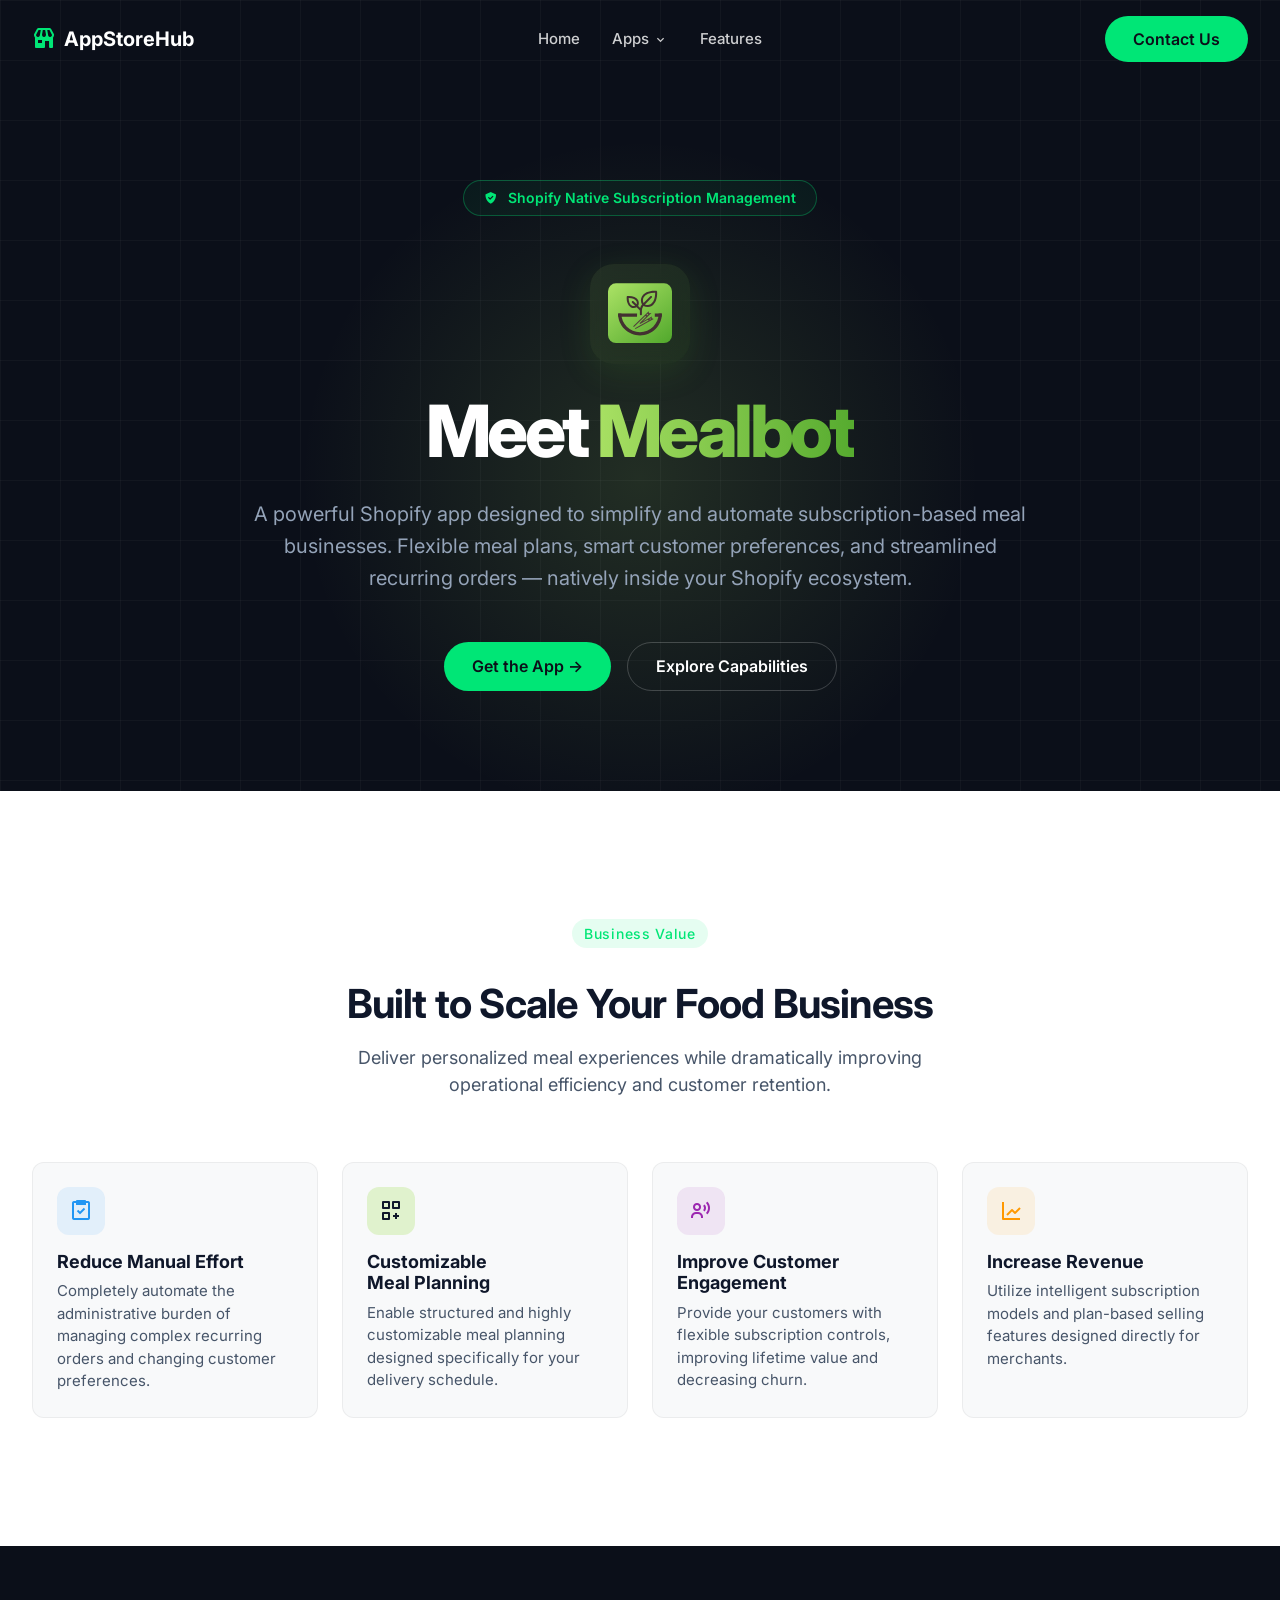
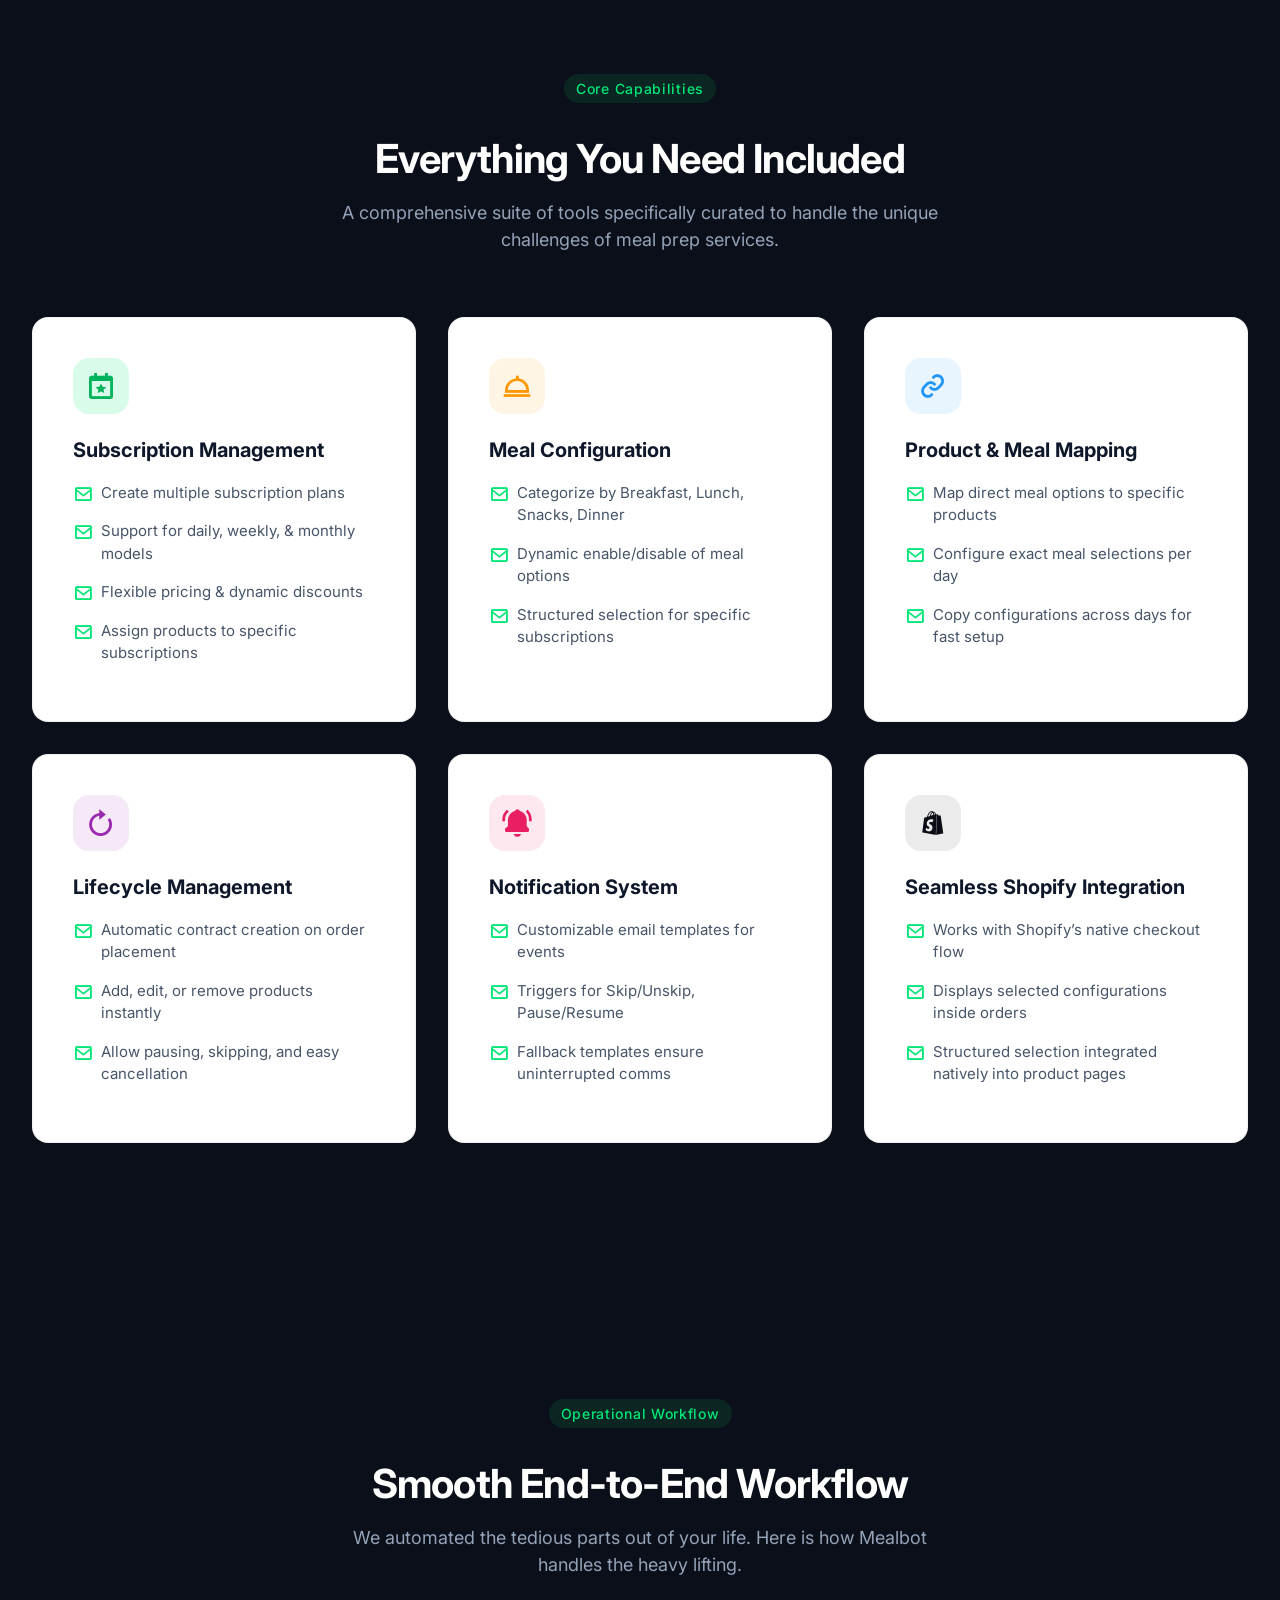
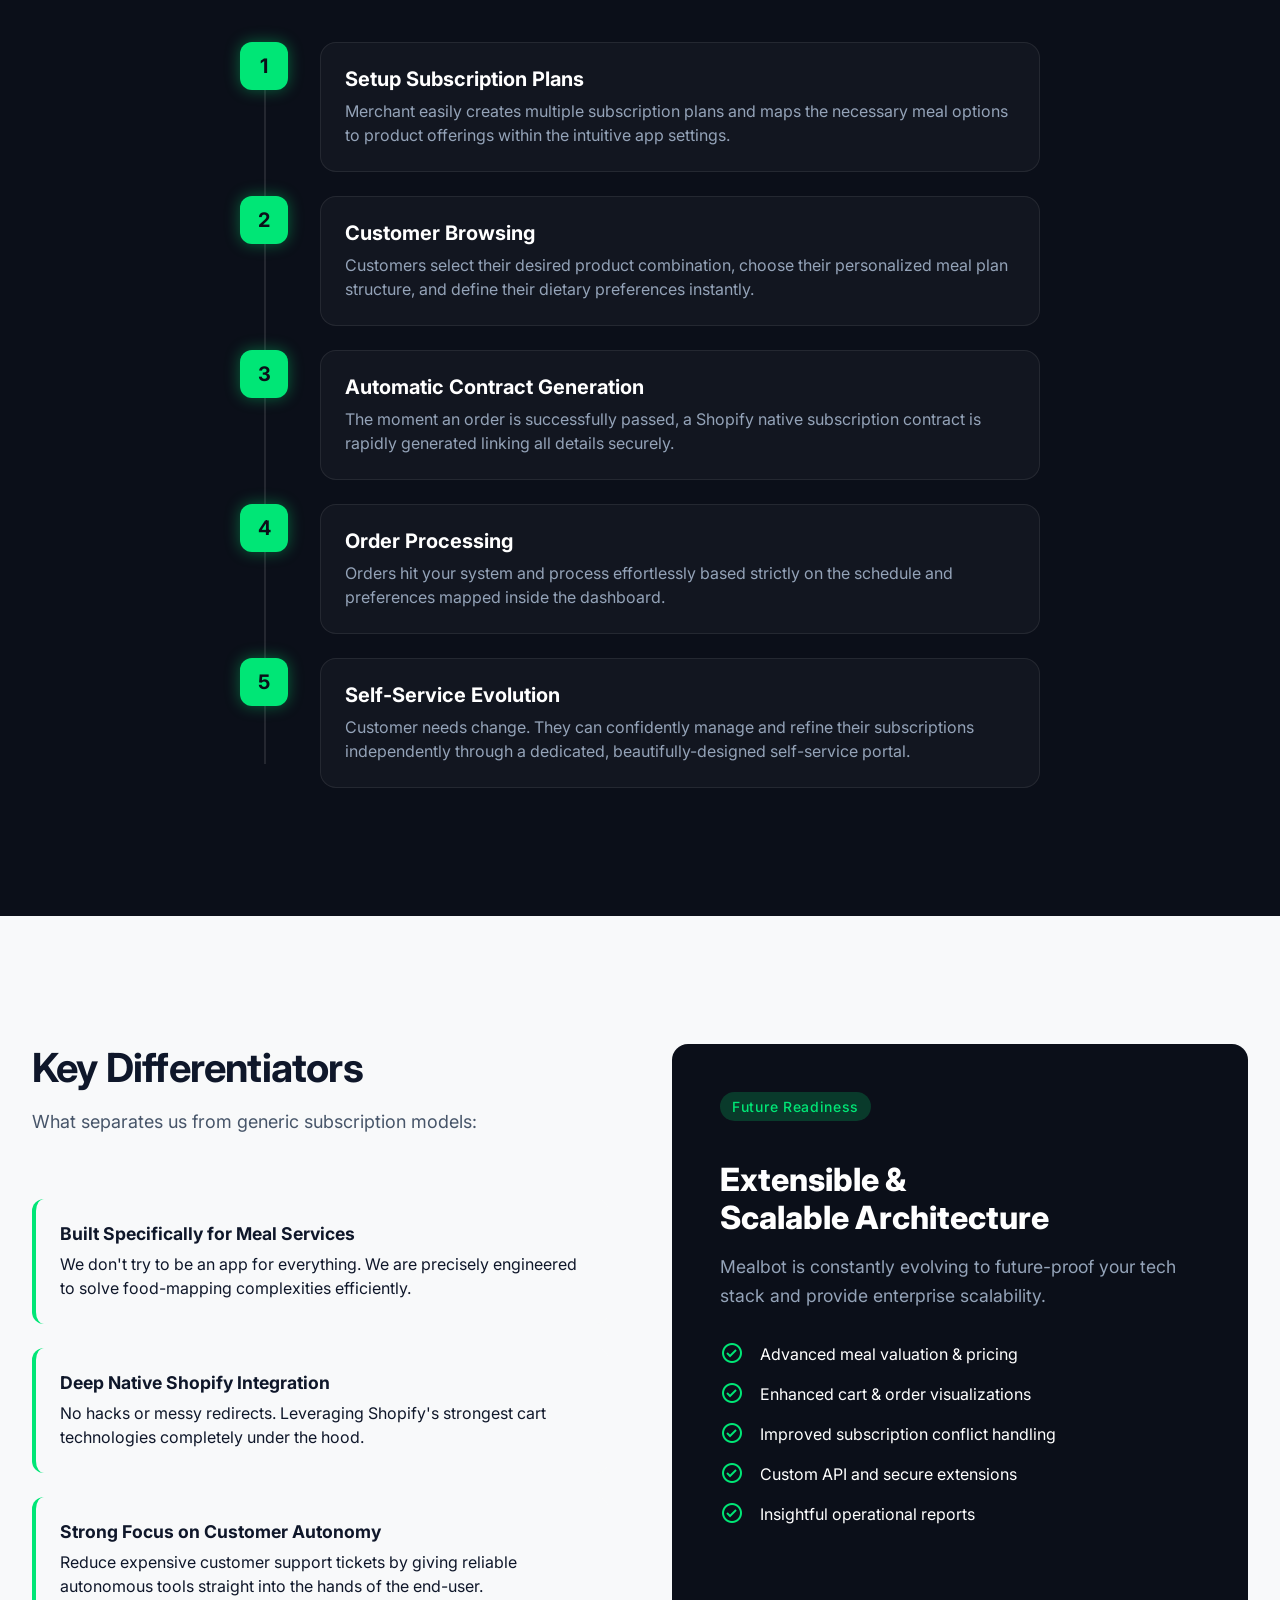
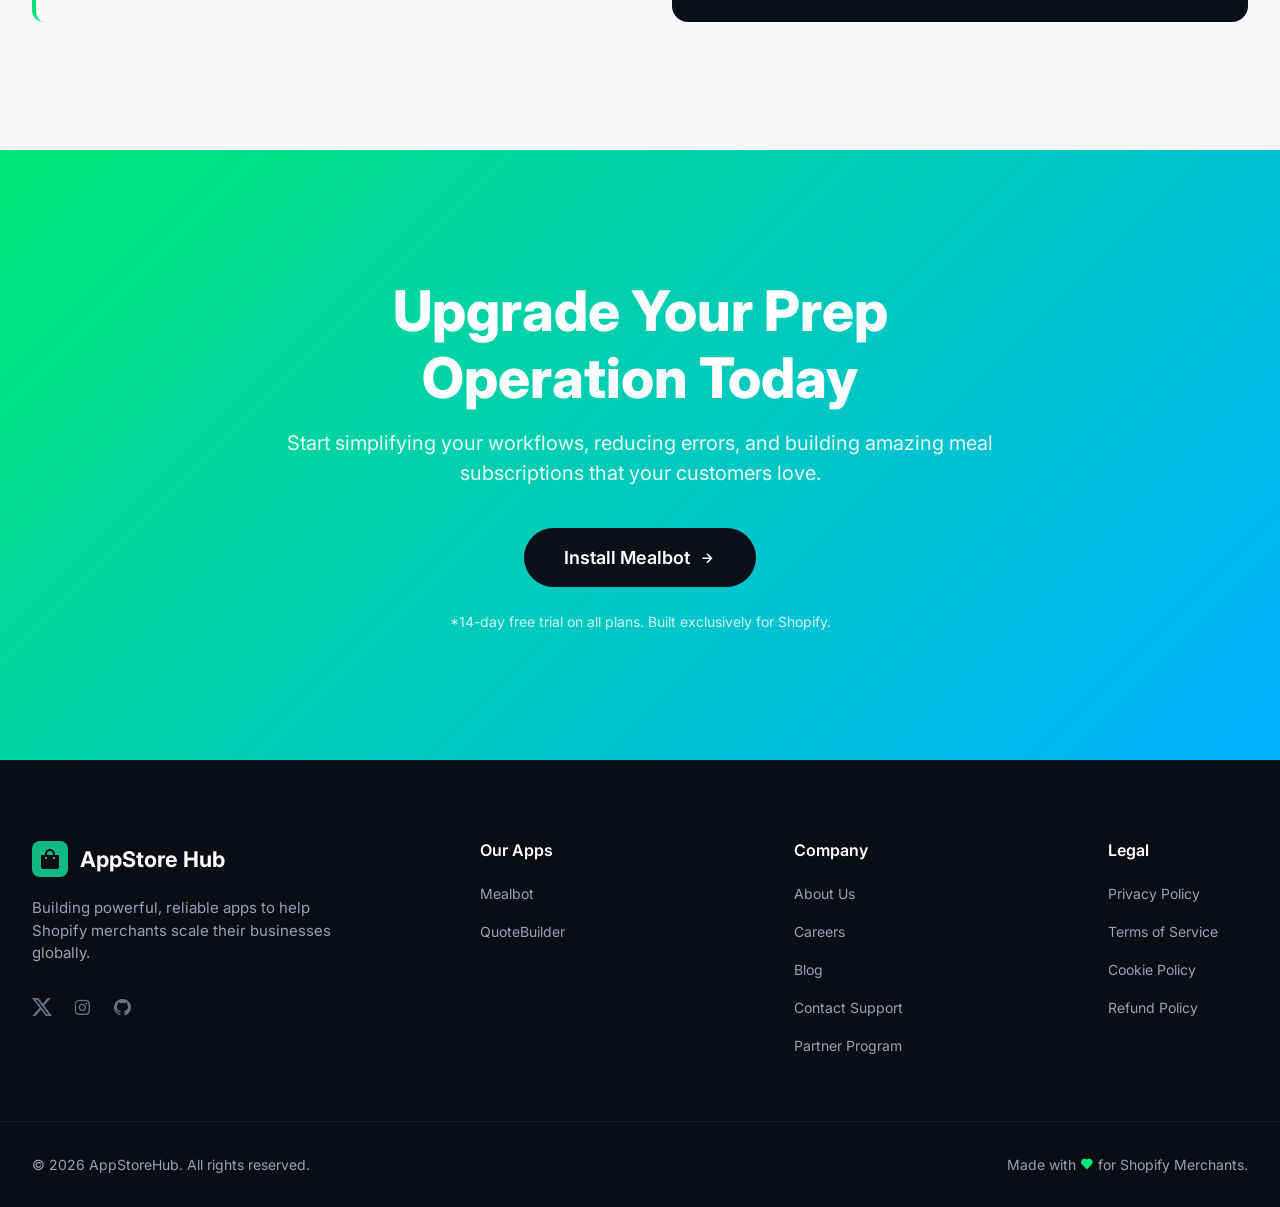
==== commit 993463dc: "Image url issue fixed" ====
--- a/mealbot.html
+++ b/mealbot.html
@@ -122,7 +122,7 @@
                 <div style="display: flex; justify-content: center; margin-bottom: 1.5rem;">
                     <div
                         style="background: linear-gradient(135deg, rgba(168, 224, 99, 0.1) 0%, rgba(86, 171, 47, 0.1) 100%); padding: 18px; border-radius: 24px; box-shadow: 0 8px 32px rgba(86, 171, 47, 0.15); display: inline-flex; align-items: center; justify-content: center; backdrop-filter: blur(10px);">
-                        <img src="./assets/img/meal_bot.svg" alt="Mealbot Logo"
+                        <img src="./images/meal_bot.svg" alt="Mealbot Logo"
                             style="width: 64px; height: 64px; display: block;">
                     </div>
                 </div>
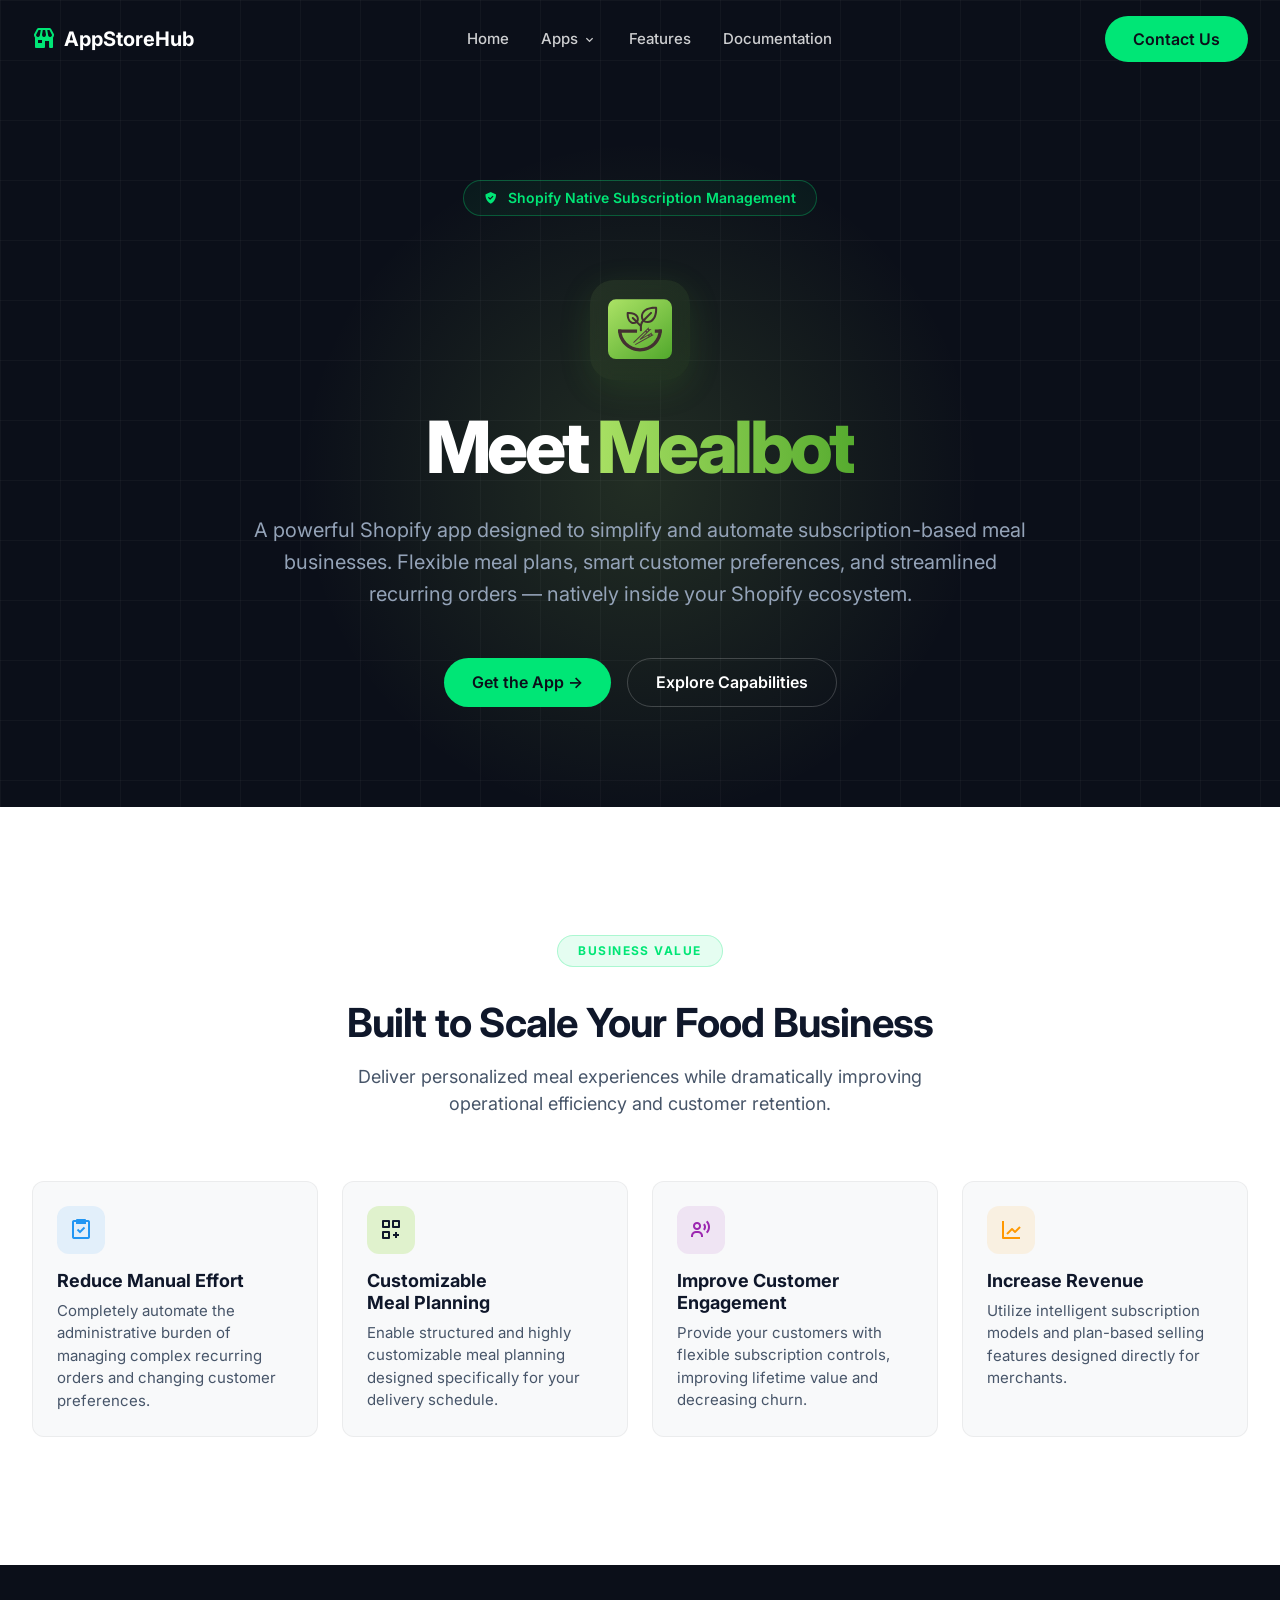
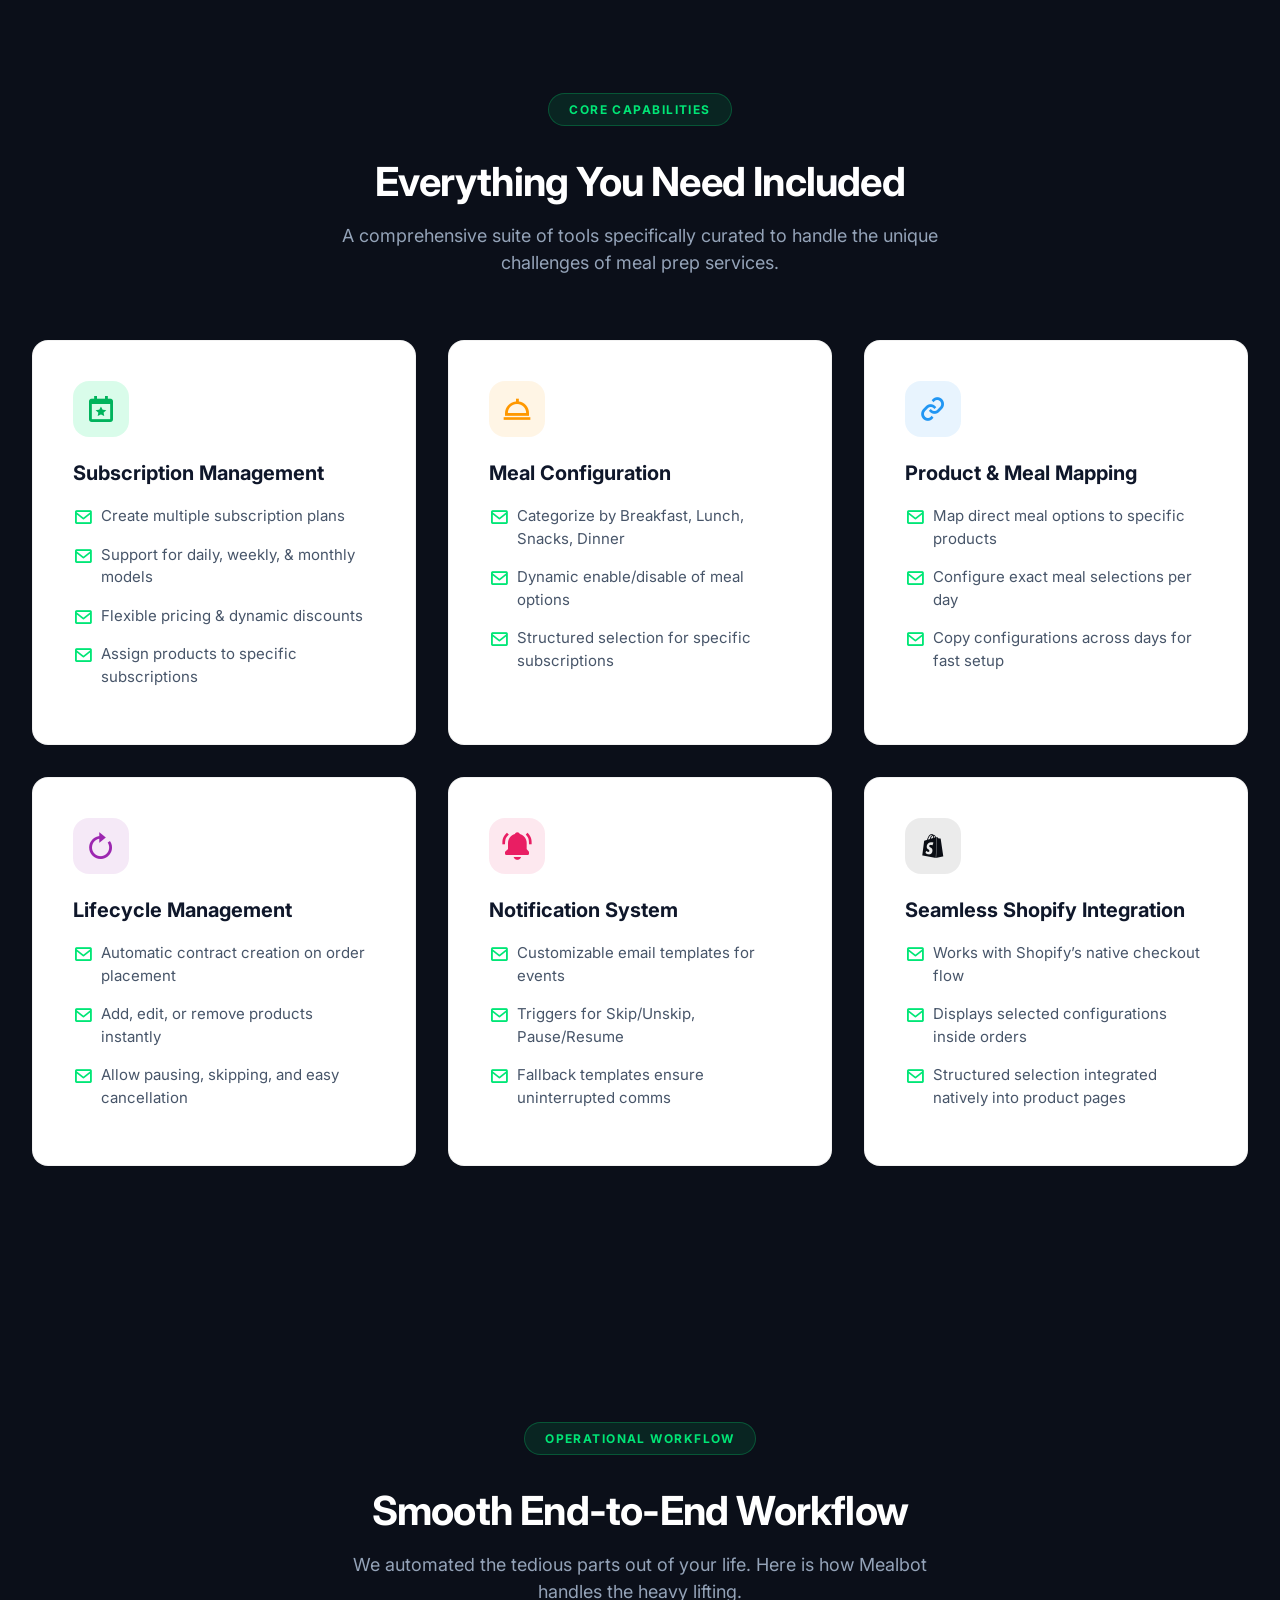
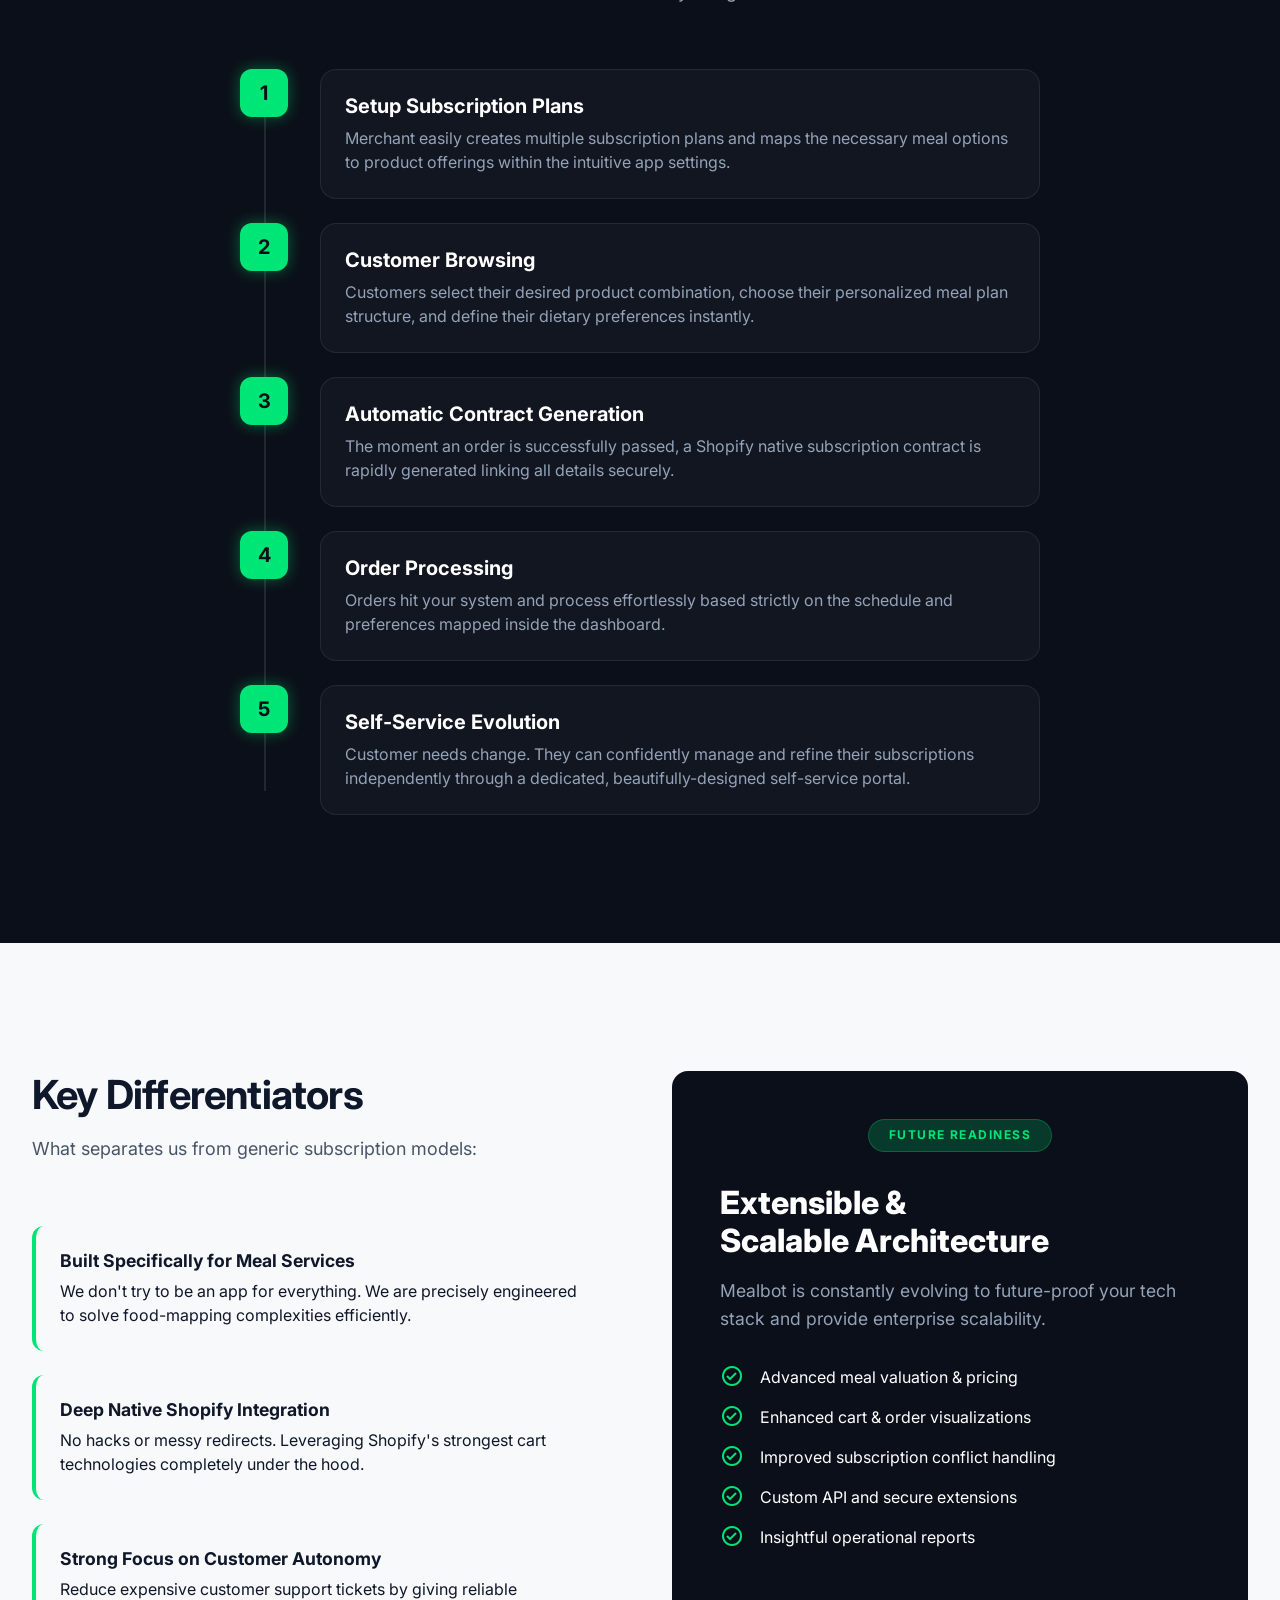
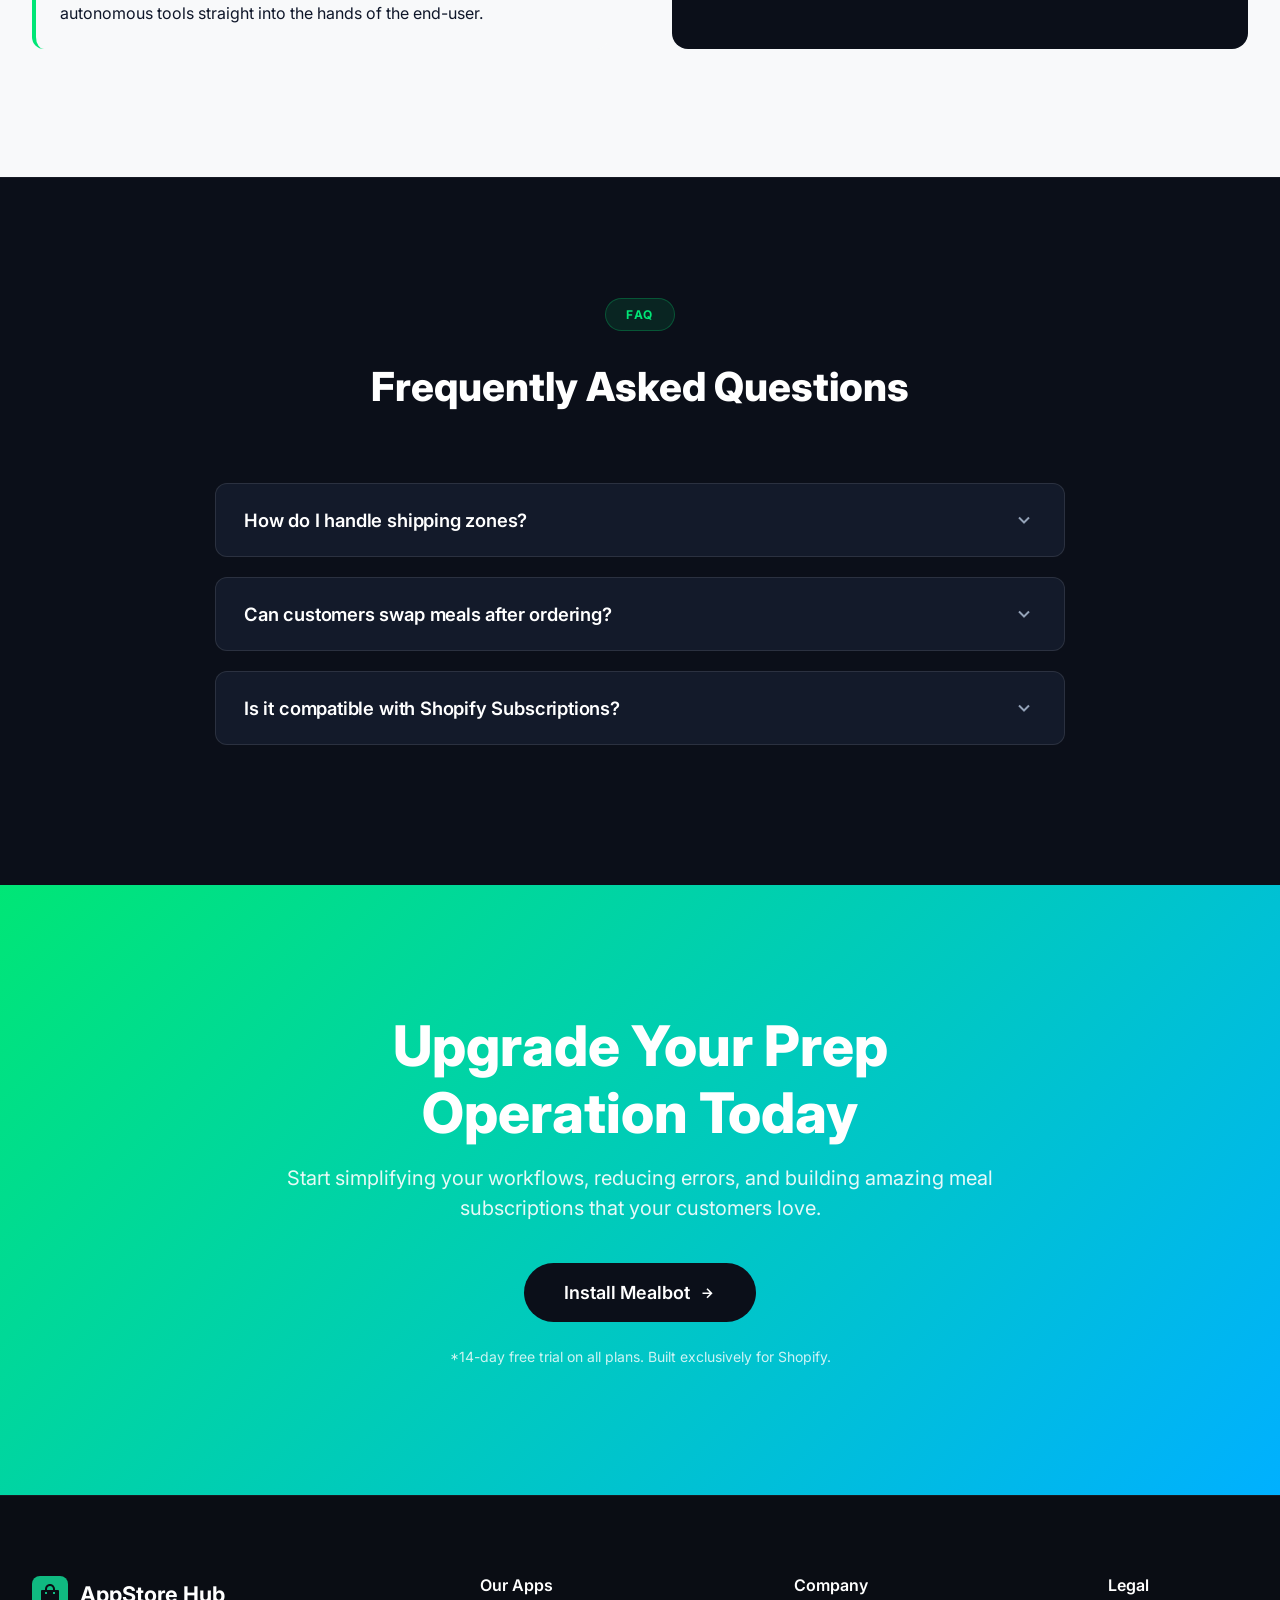
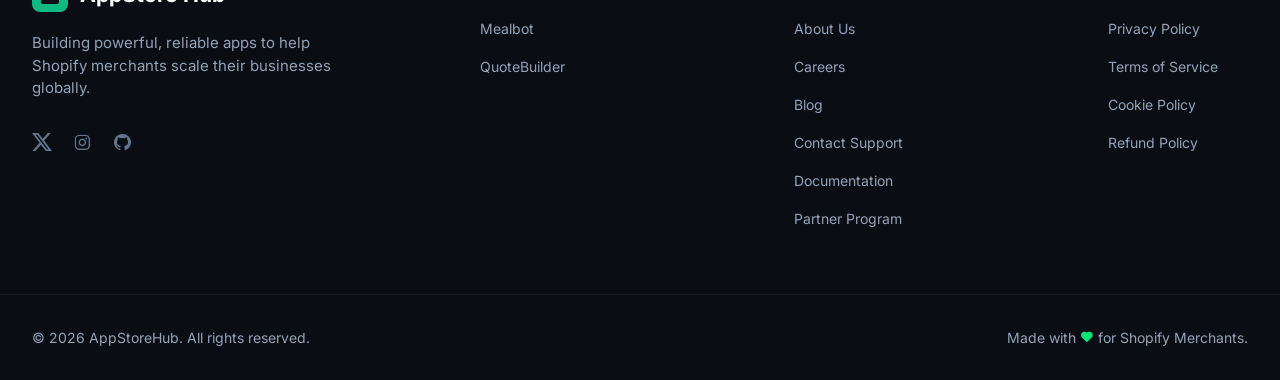
==== commit 9edf4a6b: "Documentation page added and faqs added to mealboat nad quotebuilder pages." ====
--- a/mealbot.html
+++ b/mealbot.html
@@ -89,6 +89,8 @@
                         </div>
                     </li>
                     <li><a href="index.html#why-choose-us">Features</a></li>
+                    <li><a href="documentation.html">Documentation</a></li>
+
                 </ul>
                 <a href="#" class="btn btn-primary">Contact Us</a>
                 <!-- Hamburger -->
@@ -101,6 +103,8 @@
                 <a href="index.html" class="mobile-nav-link">Home</a>
                 <a href="index.html#featured-apps" class="mobile-nav-link">Apps</a>
                 <a href="index.html#why-choose-us" class="mobile-nav-link">Features</a>
+                <a href="documentation.html" class="mobile-nav-link">Documentation</a>
+
                 <a href="#" class="btn btn-primary mobile-cta">Contact Us</a>
             </div>
         </nav>
@@ -128,7 +132,7 @@
                 </div>
 
                 <h1 class="hero-title">Meet <span
-                        style="background: linear-gradient(90deg, #A8E063, #56AB2F); -webkit-background-clip: text; -webkit-text-fill-color: transparent;">Mealbot</span>
+                        style="background: linear-gradient(90deg, #A8E063, #56AB2F); -webkit-background-clip: text; background-clip: text; -webkit-text-fill-color: transparent; color: transparent;">Mealbot</span>
                 </h1>
                 <p class="hero-description">
                     A powerful Shopify app designed to simplify and automate subscription-based meal businesses.
@@ -373,7 +377,56 @@
             </div>
         </section>
 
+        <!-- FAQ Section -->
+        <section class="faq faq-section" id="faq" style="padding: 100px 0;">
+
+            <div class="container">
+                <div class="text-center badge-center"><span class="header-badge section-badge">FAQ</span></div>
+                <h2 style="text-align: center; font-size: 2.5rem; font-weight: 800; margin-bottom: 3rem;">Frequently
+                    Asked Questions</h2>
+
+                <div class="accordion">
+                    <div class="accordion-item">
+                        <div class="accordion-header">
+                            <h4>How do I handle shipping zones?</h4>
+                            <i class='bx bx-chevron-down'></i>
+                        </div>
+                        <div class="accordion-content">
+                            <p>Mealbot inherits Shopify's native shipping settings. You can restrict certain plans to
+                                specific zones in your Shopify Shipping profile to ensure your kitchen only delivers
+                                where you have the logistics in place.</p>
+                        </div>
+                    </div>
+
+                    <div class="accordion-item">
+                        <div class="accordion-header">
+                            <h4>Can customers swap meals after ordering?</h4>
+                            <i class='bx bx-chevron-down'></i>
+                        </div>
+                        <div class="accordion-content">
+                            <p>Yes! Customers can swap meals through their self-service portal until the "Selection
+                                Lock" time you configure (e.g., 48 hours before delivery). This gives you the lead time
+                                needed for production while remaining flexible for your customers.</p>
+                        </div>
+                    </div>
+
+                    <div class="accordion-item">
+                        <div class="accordion-header">
+                            <h4>Is it compatible with Shopify Subscriptions?</h4>
+                            <i class='bx bx-chevron-down'></i>
+                        </div>
+                        <div class="accordion-content">
+                            <p>Absolutely. Mealbot is built natively on the Shopify Subscriptions API. This means it
+                                works seamlessly with Shopify's checkout, payment processing, and native customer
+                                accounts.</p>
+                        </div>
+                    </div>
+                </div>
+            </div>
+        </section>
+
         <!-- CTA Section -->
+
         <section class="cta" id="cta">
             <div class="container cta-container">
                 <h2 class="cta-title">Upgrade Your Prep Operation Today</h2>
@@ -420,7 +473,9 @@
                         <li><a href="#">Careers</a></li>
                         <li><a href="#">Blog</a></li>
                         <li><a href="#">Contact Support</a></li>
+                        <li><a href="documentation.html">Documentation</a></li>
                         <li><a href="#">Partner Program</a></li>
+
                     </ul>
                 </div>
                 <div class="link-column">
@@ -439,7 +494,7 @@
             <p>Made with <i class='bx bxs-heart text-green'></i> for Shopify Merchants.</p>
         </div>
     </footer>
-    <script src="index.js"></script>
+    <script src="./script/index.js"></script>
 </body>
 
 </html>
--- a/css/styles.css
+++ b/css/styles.css
@@ -232,21 +232,24 @@
   color: #0a0d14;
 }
 .badge-center {
-  margin: 0 auto 1rem auto;
-  display: table;
+  display: flex !important;
+  justify-content: center !important;
+  width: 100% !important;
+  margin: 0 auto 2rem auto !important;
 }
 .section-badge {
   display: inline-block;
-  padding: 0.25rem 0.75rem;
+  padding: 0.4rem 1.25rem;
   border-radius: 50px;
-  font-size: 0.875rem;
-  font-weight: 500;
-  letter-spacing: 0.05em;
-  margin-bottom: 1rem;
+  font-size: 0.75rem;
+  font-weight: 700;
+  letter-spacing: 0.12em;
+  text-transform: uppercase;
 }
 .header-badge {
   color: #00e676;
   background: rgba(0, 230, 118, 0.1);
+  border: 1px solid rgba(0, 230, 118, 0.25);
 }
 section {
   padding: 8rem 0;
@@ -1723,3 +1726,81 @@
     padding: 1.5rem;
   }
 }
+/* --- FAQ Section --- */
+.faq-section {
+  background: #0b0f19 !important;
+  padding: 120px 0 !important;
+  border-top: 1px solid rgba(255, 255, 255, 0.05);
+  color: #ffffff !important;
+}
+.faq-section h2 {
+  color: #ffffff !important;
+  margin-top: 0;
+}
+/* --- Accordion --- */
+.accordion {
+  margin: 4.5rem auto 0 auto;
+  max-width: 850px;
+}
+.accordion .accordion-item {
+  background: #131a2a;
+  border: 1px solid rgba(255, 255, 255, 0.1);
+  border-radius: 12px;
+  margin-bottom: 1.25rem;
+  overflow: hidden;
+  transition: all 0.3s ease;
+}
+.accordion .accordion-item:hover {
+  border-color: rgba(255, 255, 255, 0.2);
+  background: #161e31;
+}
+.accordion .accordion-item.active {
+  border-color: #00e676;
+  background: rgba(0, 230, 118, 0.03);
+  box-shadow: 0 10px 30px rgba(0, 0, 0, 0.2);
+}
+.accordion .accordion-item.active .accordion-header i {
+  transform: rotate(180deg);
+  color: #00e676;
+}
+.accordion .accordion-item.active .accordion-content {
+  max-height: 500px;
+  padding: 0 1.75rem 1.75rem;
+  opacity: 1;
+  transform: translateY(0);
+}
+.accordion .accordion-header {
+  padding: 1.5rem 1.75rem;
+  display: flex;
+  justify-content: space-between;
+  align-items: center;
+  cursor: pointer;
+  user-select: none;
+}
+.accordion .accordion-header h4 {
+  margin: 0;
+  font-size: 1.15rem;
+  font-weight: 600;
+  color: #ffffff;
+  letter-spacing: -0.01em;
+}
+.accordion .accordion-header i {
+  font-size: 1.5rem;
+  color: #94a3b8;
+  transition: all 0.3s ease;
+}
+.accordion .accordion-content {
+  max-height: 0;
+  overflow: hidden;
+  padding: 0 1.75rem;
+  opacity: 0;
+  transition: all 0.5s cubic-bezier(0.4, 0, 0.2, 1);
+  transform: translateY(-8px);
+}
+.accordion .accordion-content p {
+  margin: 0 !important;
+  font-size: 1rem !important;
+  color: #94a3b8 !important;
+  line-height: 1.7 !important;
+}
+/* --- Alerts --- */
